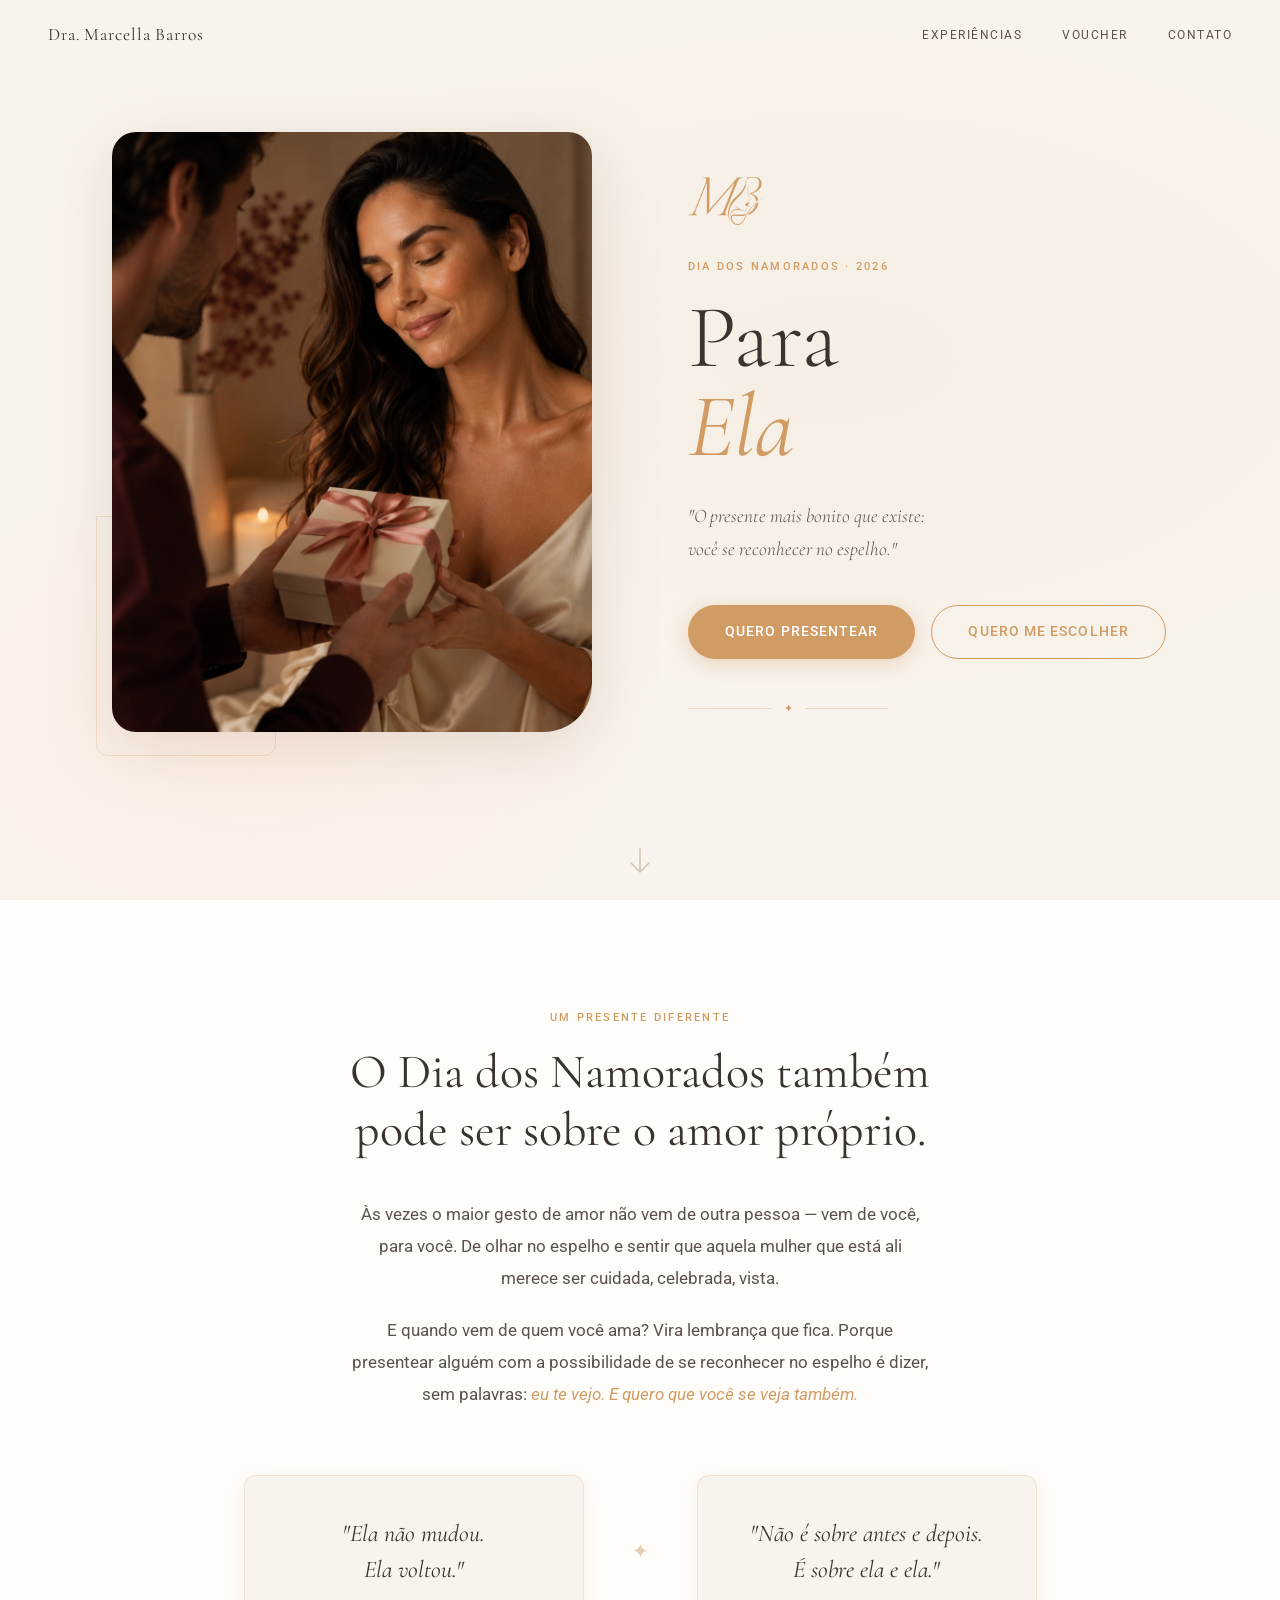
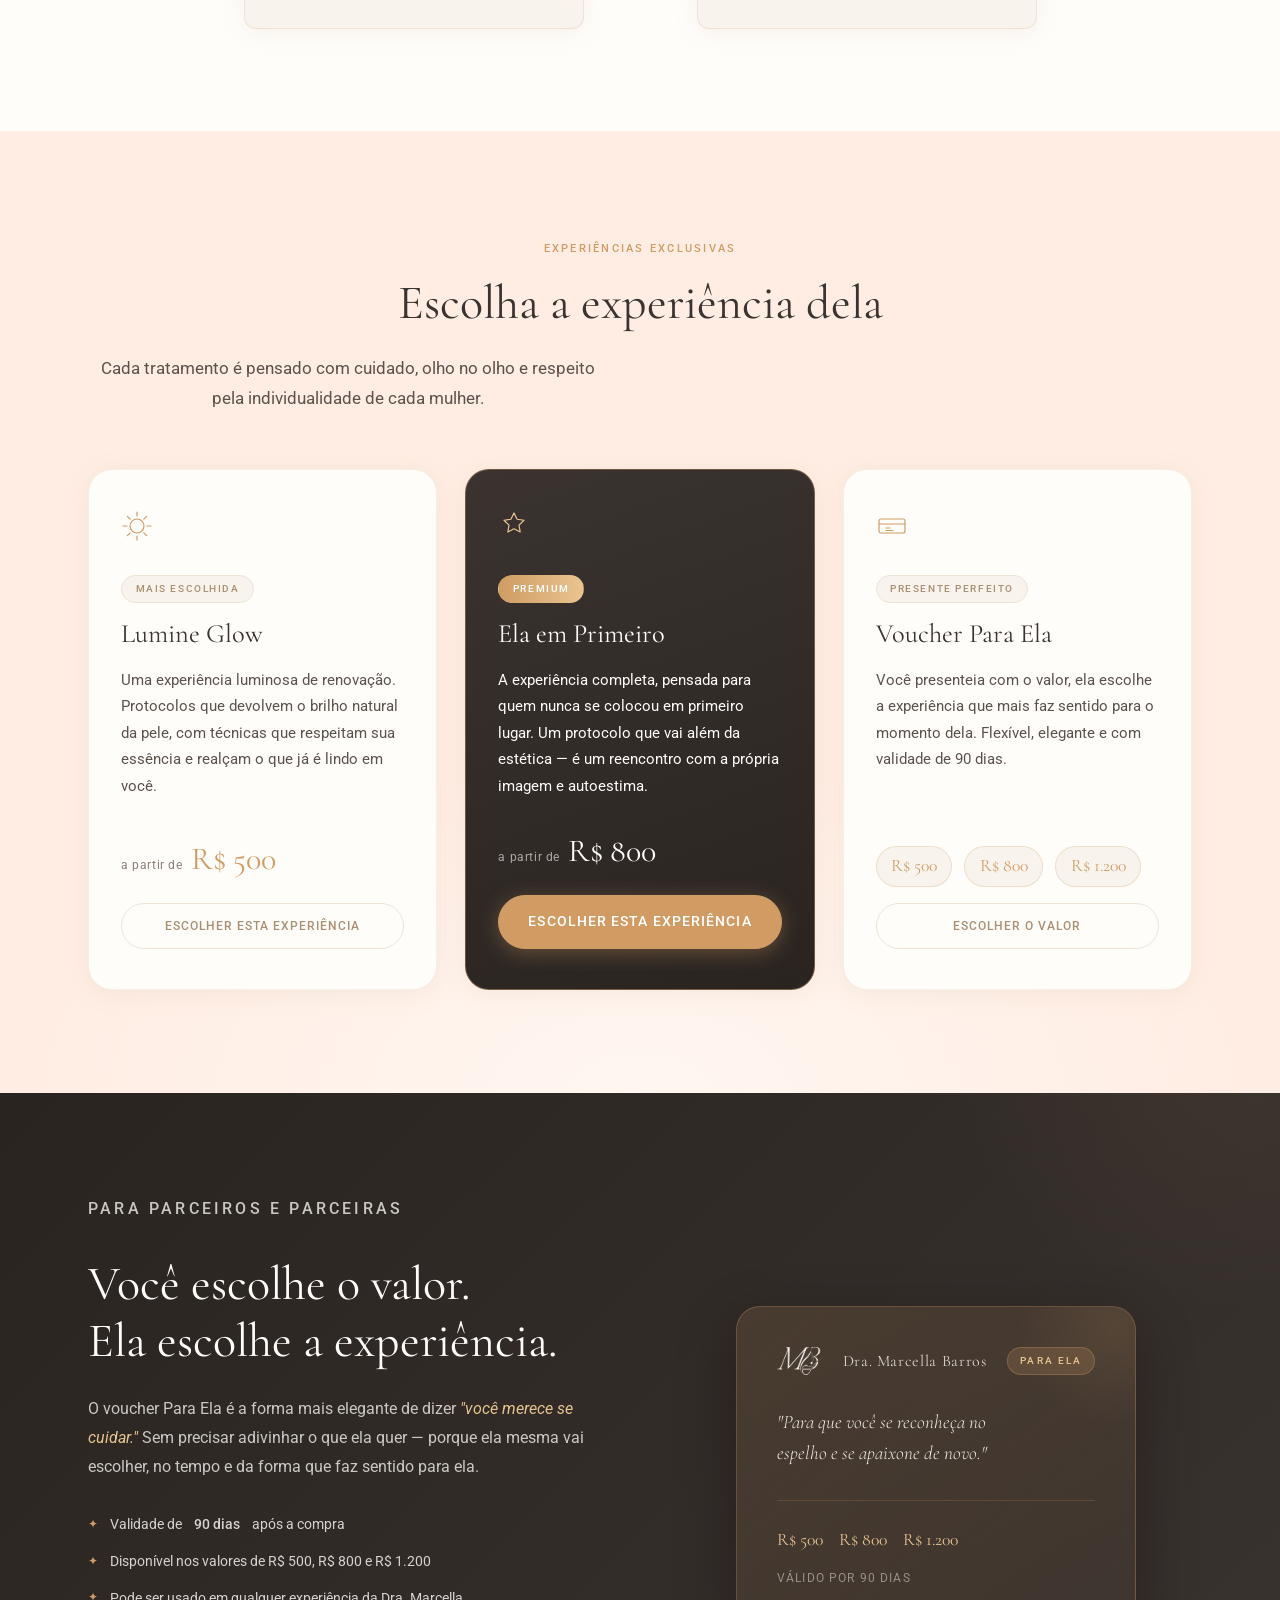
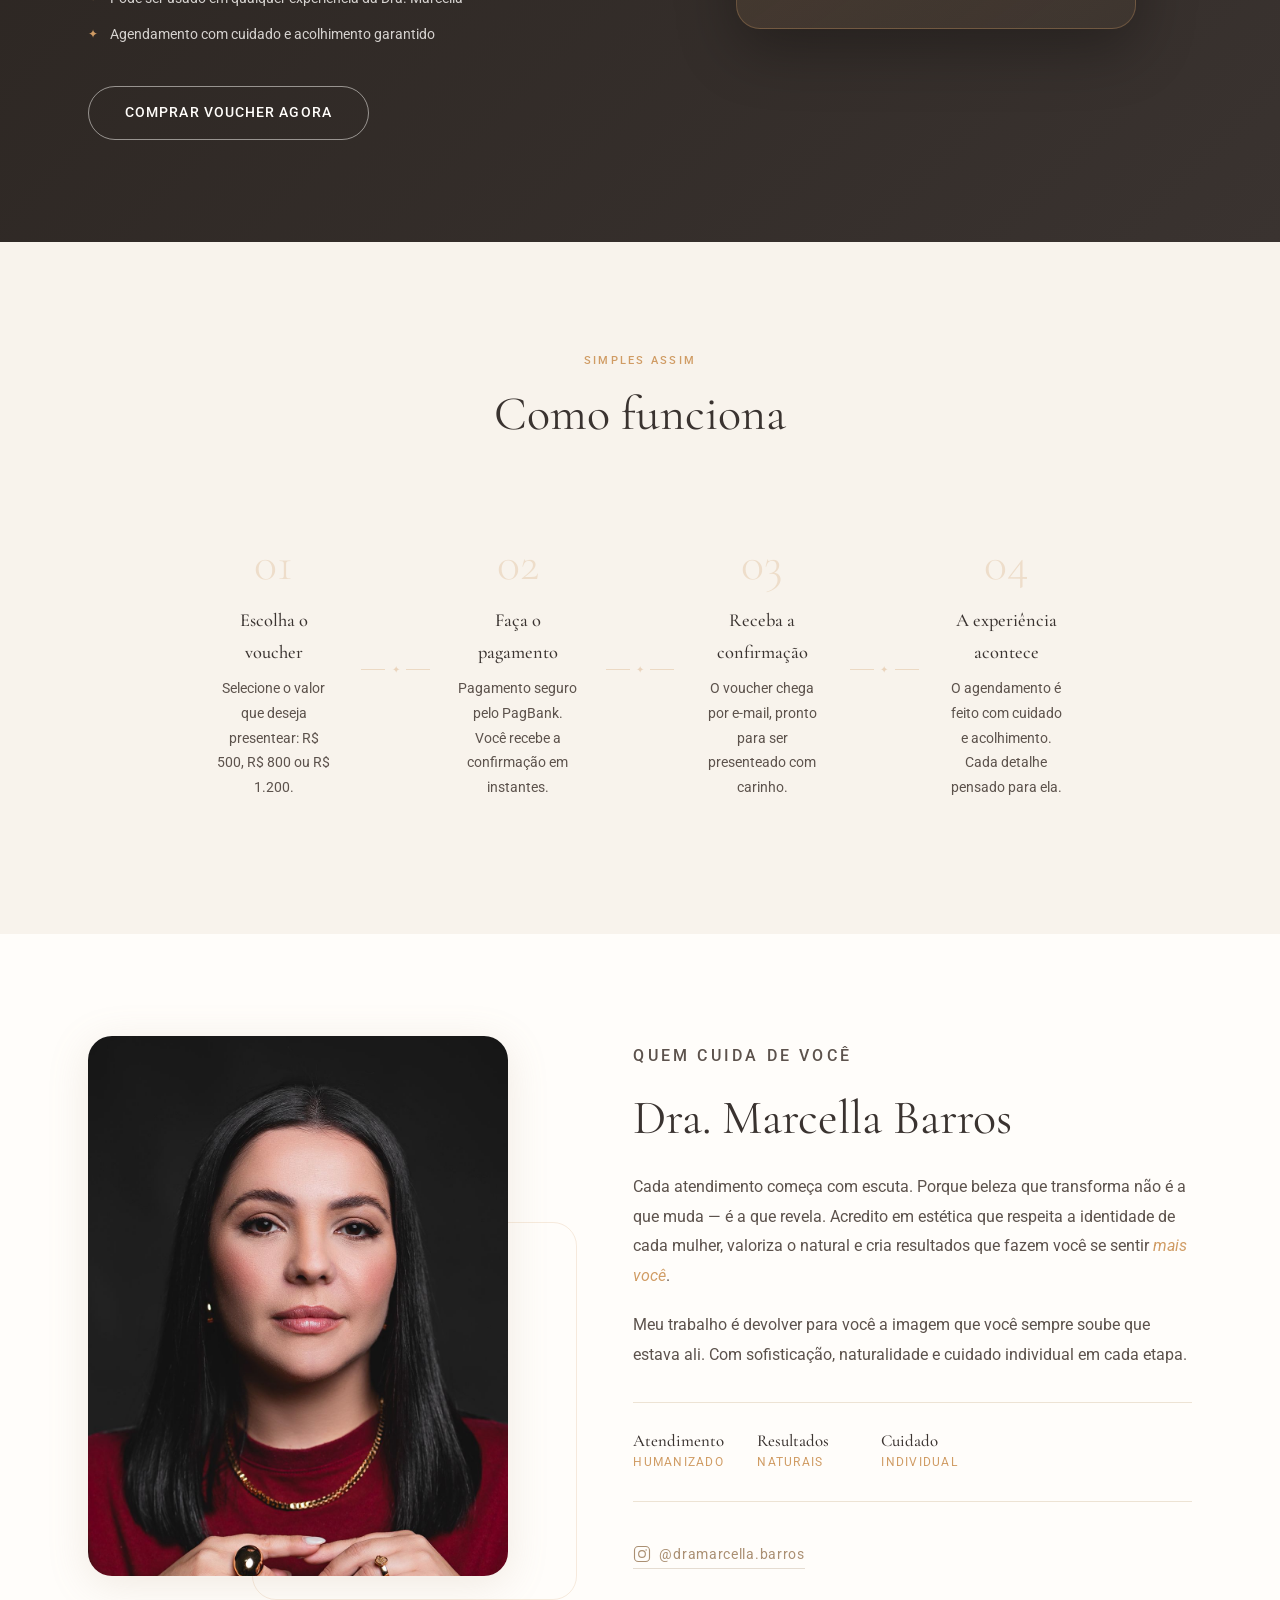
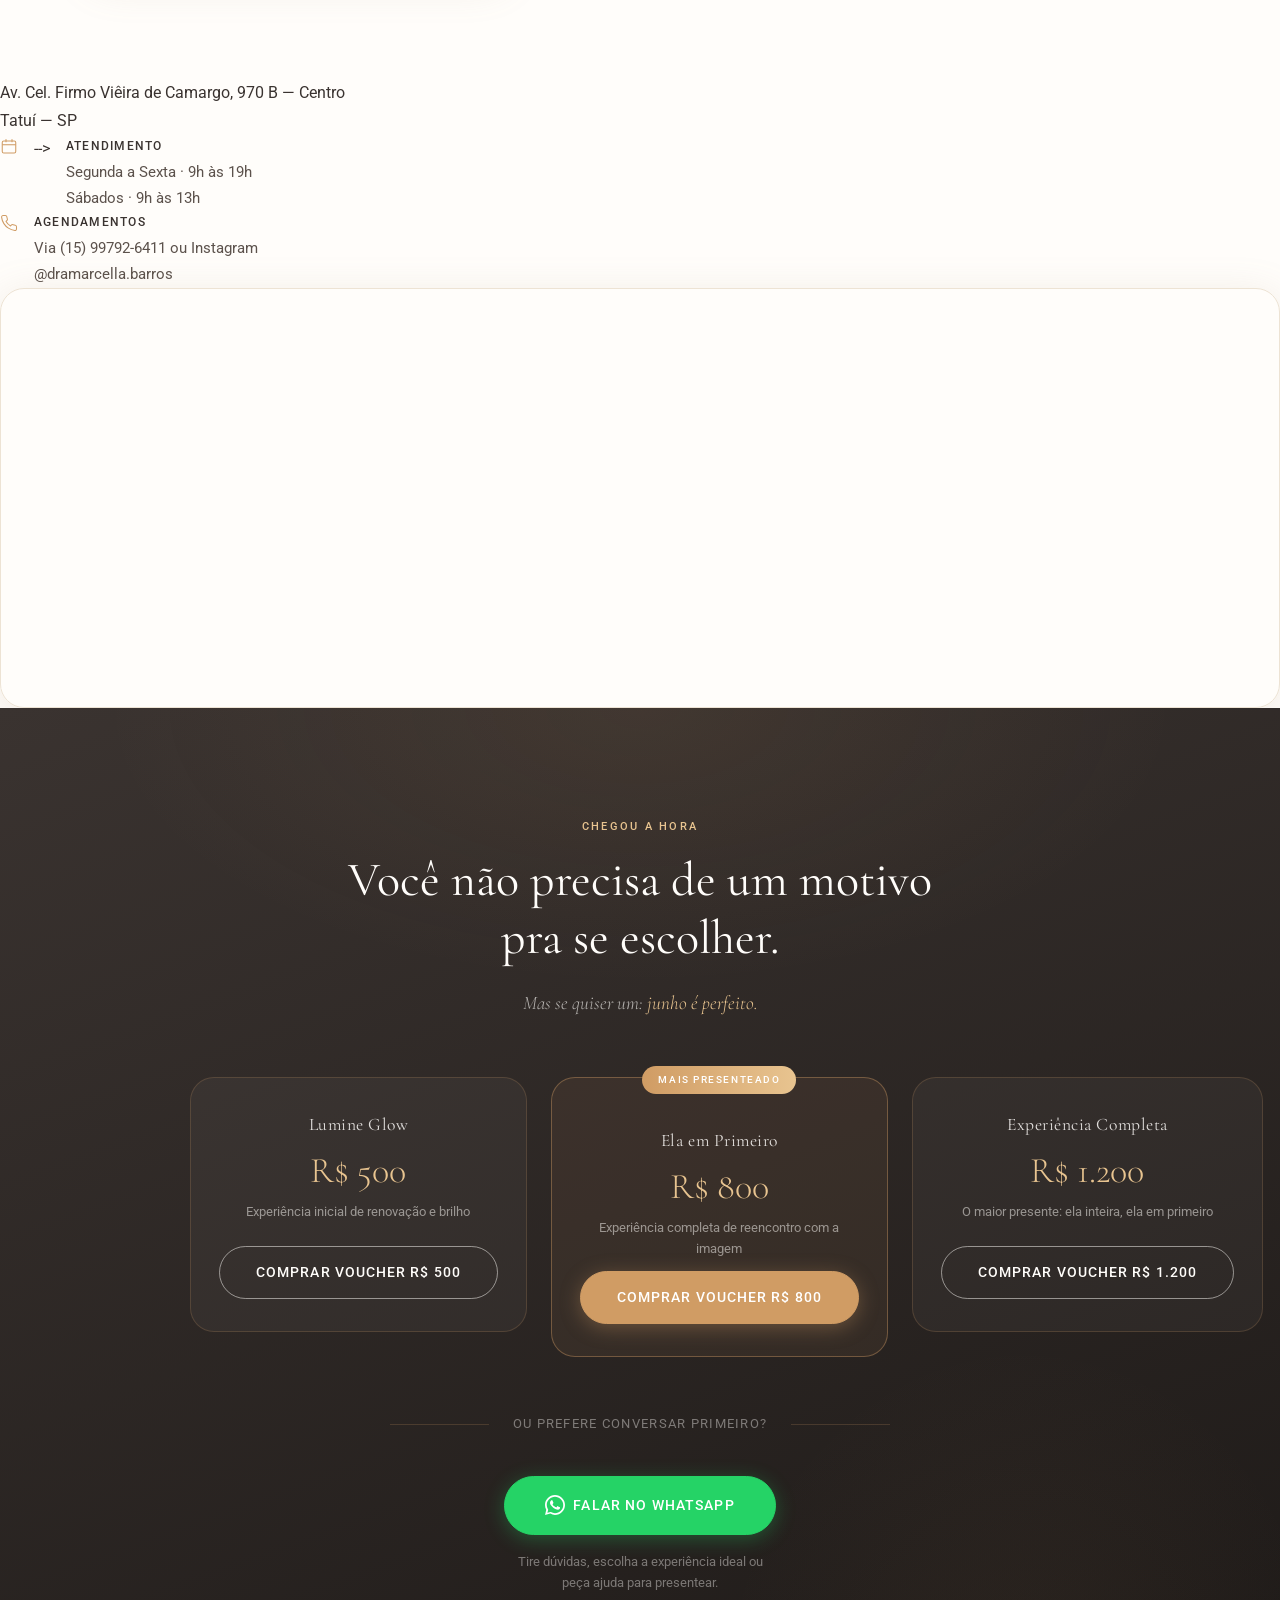
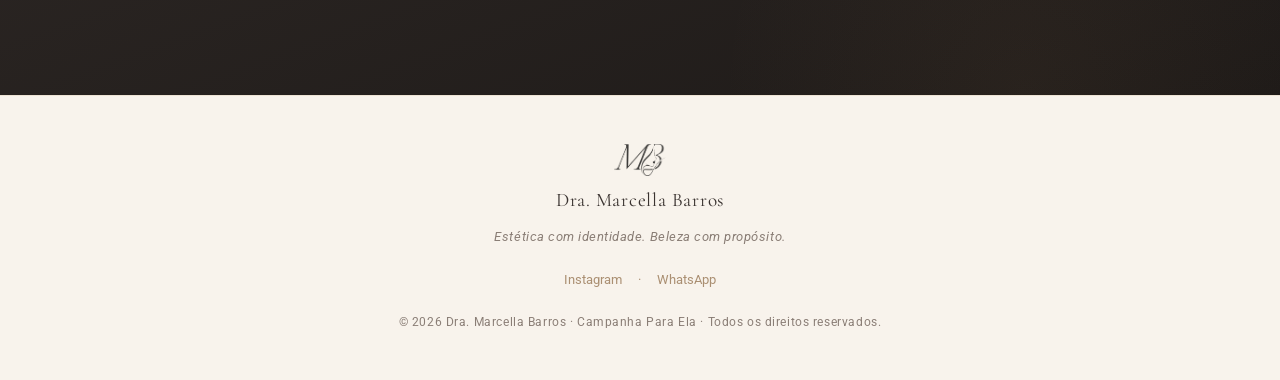
==== para-ela/index.html @ 578da7b8 "Add files via upload" ====
<!DOCTYPE html>
<html lang="pt-BR">
<head>
  <meta charset="UTF-8" />
  <meta name="viewport" content="width=device-width, initial-scale=1.0" />

  <!-- SEO & Social -->
  <meta name="description" content="Para Ela — Dia dos Namorados 2026. O presente mais bonito que existe: você se reconhecer no espelho. Experiências estéticas exclusivas com Dra. Marcella Barros." />
  <meta property="og:title" content="Para Ela — Dra. Marcella Barros" />
  <meta property="og:description" content="O presente mais bonito que existe: você se reconhecer no espelho." />
  <meta property="og:image" content="https://dramarcellabarros.github.io/para-ela/assets/og-image.png" />
  <meta property="og:type" content="website" />

  <title>Para Ela — Dra. Marcella Barros</title>

  <!-- Google Fonts: tipografia elegante -->
  <link rel="preconnect" href="https://fonts.googleapis.com" />
  <link rel="preconnect" href="https://fonts.gstatic.com" crossorigin />
  <link href="https://fonts.googleapis.com/css2?family=Cormorant+Garamond:ital,wght@0,300;0,400;0,500;1,300;1,400&family=Playfair+Display:ital,wght@0,400;0,500;1,400&family=Roboto:wght@300;400;500&display=swap" rel="stylesheet" />

  <link rel="stylesheet" href="style.css" />
</head>
<body>

  <!-- ============================================================
       NAVBAR FLUTUANTE
  ============================================================ -->
  <header class="navbar" id="navbar">
    <div class="navbar__inner">
      <!-- ✏️  Substitua por: <img src="assets/logo-dourado.png" alt="Dra. Marcella Barros" class="navbar__logo-img" /> -->
      <a href="#hero" class="navbar__logo" aria-label="Dra. Marcella Barros">
        <span class="navbar__logo-text">Dra. Marcella Barros</span>
      </a>
      <nav class="navbar__links">
        <a href="#experiencias">Experiências</a>
        <a href="#voucher">Voucher</a>
        <a href="#conversao">Contato</a>
      </nav>
    </div>
  </header>


  <!-- ============================================================
       SEÇÃO 1 — HERO
  ============================================================ -->
  <section class="hero" id="hero">

    <!-- Fundo decorativo / partículas douradas -->
    <div class="hero__bg-texture" aria-hidden="true"></div>

    <div class="hero__layout">

      <!-- Coluna da imagem -->
      <div class="hero__photo-col" data-reveal="left">

          <img
            src="assets/para-ela.png"
            alt="Dra. Marcella Barros"
            class="hero__photo"
          />

        <!-- Detalhe ornamental -->
        <div class="hero__photo-ornament" aria-hidden="true"></div>
      </div>

      <!-- Coluna do texto -->
      <div class="hero__text-col" data-reveal="right">

        <!-- Logo -->
        <div class="hero__logo-wrap">
            <img src="assets/logo-dourado.png" alt="Dra. Marcella Barros" class="hero__logo" />
        </div>

        <p class="hero__eyebrow">Dia dos Namorados · 2026</p>

        <h1 class="hero__title">
          Para<br><em>Ela</em>
        </h1>

        <p class="hero__tagline">
          "O presente mais bonito que existe:<br>
          você se reconhecer no espelho."
        </p>

        <div class="hero__ctas">
          <a href="#conversao" class="btn btn--primary">Quero presentear</a>
          <a href="#conversao" class="btn btn--outline">Quero me escolher</a>
        </div>

        <!-- Detalhe ornamental dourado -->
        <div class="hero__divider-ornament" aria-hidden="true">
          <span></span><i>✦</i><span></span>
        </div>

      </div>
    </div>

    <!-- Seta de scroll -->
    <a href="#emocional" class="hero__scroll-cue" aria-label="Continuar lendo">
      <svg width="20" height="28" viewBox="0 0 20 28" fill="none" xmlns="http://www.w3.org/2000/svg">
        <path d="M10 0v24M1 15l9 9 9-9" stroke="currentColor" stroke-width="1.4" stroke-linecap="round" stroke-linejoin="round"/>
      </svg>
    </a>
  </section>


  <!-- ============================================================
       SEÇÃO 2 — EMOCIONAL
  ============================================================ -->
  <section class="emocional" id="emocional">
    <div class="container">

      <div class="emocional__intro" data-reveal="up">
        <p class="label-tag">Um presente diferente</p>
        <h2 class="section-title">
          O Dia dos Namorados também<br>
          pode ser sobre o amor próprio.
        </h2>
      </div>

      <div class="emocional__body" data-reveal="up" data-delay="0.15">
        <p>
          Às vezes o maior gesto de amor não vem de outra pessoa — vem de você,
          para você. De olhar no espelho e sentir que aquela mulher que está ali
          merece ser cuidada, celebrada, vista.
        </p>
        <p>
          E quando vem de quem você ama? Vira lembrança que fica. Porque presentear
          alguém com a possibilidade de se reconhecer no espelho é dizer, sem palavras:
          <em>eu te vejo. E quero que você se veja também.</em>
        </p>
      </div>

      <!-- Frases de destaque -->
      <div class="emocional__quotes" data-reveal="up" data-delay="0.25">
        <blockquote class="quote-card">
          <p>"Ela não mudou.<br>Ela voltou."</p>
        </blockquote>
        <div class="quote-divider" aria-hidden="true">✦</div>
        <blockquote class="quote-card">
          <p>"Não é sobre antes e depois.<br>É sobre ela e ela."</p>
        </blockquote>
      </div>

    </div>
  </section>


  <!-- ============================================================
       SEÇÃO 3 — EXPERIÊNCIAS
  ============================================================ -->
  <section class="experiencias" id="experiencias">
    <div class="container">

      <div class="experiencias__header" data-reveal="up">
        <p class="label-tag">Experiências exclusivas</p>
        <h2 class="section-title">Escolha a experiência dela</h2>
        <p class="section-subtitle">
          Cada tratamento é pensado com cuidado, olho no olho e respeito
          pela individualidade de cada mulher.
        </p>
      </div>

      <div class="cards-grid">

        <!-- Card 1: Lumine Glow -->
        <article class="card" data-reveal="up" data-delay="0">
          <div class="card__icon" aria-hidden="true">
            <svg width="32" height="32" viewBox="0 0 32 32" fill="none" xmlns="http://www.w3.org/2000/svg">
              <circle cx="16" cy="16" r="7" stroke="currentColor" stroke-width="1.2"/>
              <path d="M16 2v4M16 26v4M2 16h4M26 16h4M6.34 6.34l2.83 2.83M22.83 22.83l2.83 2.83M22.83 9.17l2.83-2.83M6.34 25.66l2.83-2.83" stroke="currentColor" stroke-width="1.2" stroke-linecap="round"/>
            </svg>
          </div>
          <div class="card__badge">Mais escolhida</div>
          <h3 class="card__title">Lumine Glow</h3>
          <p class="card__desc">
            Uma experiência luminosa de renovação. Protocolos que devolvem o
            brilho natural da pele, com técnicas que respeitam sua essência
            e realçam o que já é lindo em você.
          </p>
          <p class="card__price">
            <span class="card__price-from">a partir de</span>
            <strong>R$ 500</strong>
          </p>
          <a href="#conversao" class="btn btn--card">Escolher esta experiência</a>
        </article>

        <!-- Card 2: Ela em Primeiro -->
        <article class="card card--featured" data-reveal="up" data-delay="0.1">
          <div class="card__icon" aria-hidden="true">
            <svg width="32" height="32" viewBox="0 0 32 32" fill="none" xmlns="http://www.w3.org/2000/svg">
              <path d="M16 3l3.09 6.26L26 10.27l-5 4.87 1.18 6.88L16 18.77l-6.18 3.25L11 15.14 6 10.27l6.91-1.01L16 3z" stroke="currentColor" stroke-width="1.2" stroke-linejoin="round"/>
            </svg>
          </div>
          <div class="card__badge card__badge--gold">Premium</div>
          <h3 class="card__title">Ela em Primeiro</h3>
          <p class="card__desc">
            A experiência completa, pensada para quem nunca se colocou em
            primeiro lugar. Um protocolo que vai além da estética — é um
            reencontro com a própria imagem e autoestima.
          </p>
          <p class="card__price">
            <span class="card__price-from">a partir de</span>
            <strong>R$ 800</strong>
          </p>
          <a href="#conversao" class="btn btn--primary">Escolher esta experiência</a>
        </article>

        <!-- Card 3: Voucher Para Ela -->
        <article class="card" data-reveal="up" data-delay="0.2">
          <div class="card__icon" aria-hidden="true">
            <svg width="32" height="32" viewBox="0 0 32 32" fill="none" xmlns="http://www.w3.org/2000/svg">
              <rect x="3" y="9" width="26" height="14" rx="2" stroke="currentColor" stroke-width="1.2"/>
              <path d="M3 14h26" stroke="currentColor" stroke-width="1.2"/>
              <path d="M10 18h4M10 20.5h7" stroke="currentColor" stroke-width="1.2" stroke-linecap="round"/>
            </svg>
          </div>
          <div class="card__badge">Presente perfeito</div>
          <h3 class="card__title">Voucher Para Ela</h3>
          <p class="card__desc">
            Você presenteia com o valor, ela escolhe a experiência que mais
            faz sentido para o momento dela. Flexível, elegante e com
            validade de 90 dias.
          </p>
          <div class="card__price-options">
            <span>R$ 500</span>
            <span>R$ 800</span>
            <span>R$ 1.200</span>
          </div>
          <a href="#conversao" class="btn btn--card">Escolher o valor</a>
        </article>

      </div>
    </div>
  </section>


  <!-- ============================================================
       SEÇÃO 4 — VOUCHER PRESENTEÁVEL
  ============================================================ -->
  <section class="voucher" id="voucher">
    <div class="container">
      <div class="voucher__inner">

        <div class="voucher__text" data-reveal="left">
          <p class="label-tag label-tag--light">Para parceiros e parceiras</p>
          <h2 class="section-title section-title--light">
            Você escolhe o valor.<br>
            Ela escolhe a experiência.
          </h2>
          <p>
            O voucher Para Ela é a forma mais elegante de dizer
            <em>"você merece se cuidar."</em> Sem precisar adivinhar
            o que ela quer — porque ela mesma vai escolher, no tempo
            e da forma que faz sentido para ela.
          </p>
          <ul class="voucher__lista">
            <li>
              <span class="voucher__check">✦</span>
              Validade de <strong>90 dias</strong> após a compra
            </li>
            <li>
              <span class="voucher__check">✦</span>
              Disponível nos valores de R$ 500, R$ 800 e R$ 1.200
            </li>
            <li>
              <span class="voucher__check">✦</span>
              Pode ser usado em qualquer experiência da Dra. Marcella
            </li>
            <li>
              <span class="voucher__check">✦</span>
              Agendamento com cuidado e acolhimento garantido
            </li>
          </ul>
          <a href="#conversao" class="btn btn--light">Comprar voucher agora</a>
        </div>

        <div class="voucher__card-visual" data-reveal="right">
          <div class="voucher__card">
            <div class="voucher__card-header">
              <img src="assets/logo-branco.png" alt="Dra. Marcella Barros"
                style="height: 28px; width: auto;" />
              <span class="voucher__card-logo">Dra. Marcella Barros</span>
              <span class="voucher__card-tag">Para Ela</span>
            </div>
            <div class="voucher__card-body">
              <p class="voucher__card-quote">
                "Para que você se reconheça no<br>
                espelho e se apaixone de novo."
              </p>
            </div>
            <div class="voucher__card-footer">
              <div class="voucher__card-values">
                <span>R$ 500</span>
                <span>R$ 800</span>
                <span>R$ 1.200</span>
              </div>
              <p class="voucher__card-validity">Válido por 90 dias</p>
            </div>
          </div>
        </div>

      </div>
    </div>
  </section>


  <!-- ============================================================
       SEÇÃO 5 — COMO FUNCIONA
  ============================================================ -->
  <section class="como-funciona" id="como-funciona">
    <div class="container">

      <div class="como-funciona__header" data-reveal="up">
        <p class="label-tag">Simples assim</p>
        <h2 class="section-title">Como funciona</h2>
      </div>

      <div class="steps">

        <div class="step" data-reveal="up" data-delay="0">
          <div class="step__number">01</div>
          <h3 class="step__title">Escolha o voucher</h3>
          <p class="step__desc">
            Selecione o valor que deseja presentear:
            R$ 500, R$ 800 ou R$ 1.200.
          </p>
        </div>

        <div class="step__connector" aria-hidden="true">
          <span></span>
          <i>✦</i>
          <span></span>
        </div>

        <div class="step" data-reveal="up" data-delay="0.1">
          <div class="step__number">02</div>
          <h3 class="step__title">Faça o pagamento</h3>
          <p class="step__desc">
            Pagamento seguro pelo PagBank. Você recebe
            a confirmação em instantes.
          </p>
        </div>

        <div class="step__connector" aria-hidden="true">
          <span></span>
          <i>✦</i>
          <span></span>
        </div>

        <div class="step" data-reveal="up" data-delay="0.2">
          <div class="step__number">03</div>
          <h3 class="step__title">Receba a confirmação</h3>
          <p class="step__desc">
            O voucher chega por e-mail, pronto para ser presenteado
            com carinho.
          </p>
        </div>

        <div class="step__connector" aria-hidden="true">
          <span></span>
          <i>✦</i>
          <span></span>
        </div>

        <div class="step" data-reveal="up" data-delay="0.3">
          <div class="step__number">04</div>
          <h3 class="step__title">A experiência acontece</h3>
          <p class="step__desc">
            O agendamento é feito com cuidado e acolhimento.
            Cada detalhe pensado para ela.
          </p>
        </div>

      </div>
    </div>
  </section>


  <!-- ============================================================
       SEÇÃO 6 — CONFIANÇA / DRA. MARCELLA
  ============================================================ -->
  <section class="confianca" id="confianca">
    <div class="container">
      <div class="confianca__inner">

      <div class="confianca__photo-wrap" data-reveal="left">

  <img
    src="assets/foto-marcella.jpeg"
    alt="Dra. Marcella Barros"
    class="confianca__photo"
  />

  <div class="confianca__photo-frame" aria-hidden="true"></div>

</div>

        <div class="confianca__text" data-reveal="right">
          <p class="label-tag">Quem cuida de você</p>
          <h2 class="section-title">Dra. Marcella Barros</h2>
          <p>
            Cada atendimento começa com escuta. Porque beleza que transforma
            não é a que muda — é a que revela. Acredito em estética que respeita
            a identidade de cada mulher, valoriza o natural e cria resultados
            que fazem você se sentir <em>mais você</em>.
          </p>
          <p>
            Meu trabalho é devolver para você a imagem que você sempre soube
            que estava ali. Com sofisticação, naturalidade e cuidado individual
            em cada etapa.
          </p>

          <div class="confianca__selos">
            <div class="confianca__selo">
              <strong>Atendimento</strong>
              <span>Humanizado</span>
            </div>
            <div class="confianca__selo">
              <strong>Resultados</strong>
              <span>Naturais</span>
            </div>
            <div class="confianca__selo">
              <strong>Cuidado</strong>
              <span>Individual</span>
            </div>
          </div>

          <a
            href="https://instagram.com/dramarcella.barros"
            target="_blank"
            rel="noopener noreferrer"
            class="confianca__instagram"
            aria-label="Instagram Dra. Marcella Barros"
          >
            <svg width="18" height="18" viewBox="0 0 24 24" fill="none" xmlns="http://www.w3.org/2000/svg">
              <rect x="2" y="2" width="20" height="20" rx="5" stroke="currentColor" stroke-width="1.5"/>
              <circle cx="12" cy="12" r="4.5" stroke="currentColor" stroke-width="1.5"/>
              <circle cx="17.5" cy="6.5" r="1" fill="currentColor"/>
            </svg>
            @dramarcella.barros
          </a>
        </div>

      </div>
    </div>
  </section>

<!-- ============================================================
     SEÇÃO — LOCALIZAÇÃO
============================================================ 
<section class="localizacao" id="localizacao">
  <div class="container">

    <div class="localizacao__inner">

      <div class="localizacao__text" data-reveal="left">
        <p class="label-tag">Onde nos encontrar</p>
        <h2 class="section-title">A clínica</h2>

        <div class="localizacao__info">
          <div class="localizacao__item">
            <svg width="18" height="18" viewBox="0 0 24 24" fill="none" xmlns="http://www.w3.org/2000/svg">
              <path d="M12 2C8.13 2 5 5.13 5 9c0 5.25 7 13 7 13s7-7.75 7-13c0-3.87-3.13-7-7-7z" stroke="currentColor" stroke-width="1.4"/>
              <circle cx="12" cy="9" r="2.5" stroke="currentColor" stroke-width="1.4"/>
            </svg>
            <div>
              <strong>Endereço</strong>
              <!-- ✏️ Substitua pelo endereço real -->
              <span>Av. Cel. Firmo Viêira de Camargo, 970 B — Centro<br>Tatuí — SP</span>
            </div>
          </div>

          <div class="localizacao__item">
            <svg width="18" height="18" viewBox="0 0 24 24" fill="none" xmlns="http://www.w3.org/2000/svg">
              <rect x="3" y="4" width="18" height="16" rx="2" stroke="currentColor" stroke-width="1.4"/>
              <path d="M3 9h18" stroke="currentColor" stroke-width="1.4"/>
              <path d="M8 2v3M16 2v3" stroke="currentColor" stroke-width="1.4" stroke-linecap="round"/>
            </svg> -->
            <div> 
              <strong>Atendimento</strong>
              <!-- ✏️ Substitua pelos dias e horários reais -->
              <span>Segunda a Sexta · 9h às 19h<br>Sábados · 9h às 13h</span>
            </div>
          </div>

          <div class="localizacao__item">
            <svg width="18" height="18" viewBox="0 0 24 24" fill="none" xmlns="http://www.w3.org/2000/svg">
              <path d="M22 16.92v3a2 2 0 01-2.18 2 19.79 19.79 0 01-8.63-3.07 19.5 19.5 0 01-6-6 19.79 19.79 0 01-3.07-8.67A2 2 0 014.11 2h3a2 2 0 012 1.72c.127.96.361 1.903.7 2.81a2 2 0 01-.45 2.11L8.09 9.91a16 16 0 006 6l1.27-1.27a2 2 0 012.11-.45c.907.339 1.85.573 2.81.7A2 2 0 0122 16.92z" stroke="currentColor" stroke-width="1.4"/>
            </svg>
            <div>
              <strong>Agendamentos</strong>
              <!-- ✏️ Substitua pelo número real -->
              <span>Via (15) 99792-6411 ou Instagram<br>@dramarcella.barros</span>
            </div>
          </div>
        </div>
      </div>

      <!-- Mapa Google Maps -->
<div class="localizacao__mapa" data-reveal="right">
<iframe src="https://www.google.com/maps/embed?pb=!1m18!1m12!1m3!1d357.78055017348555!2d-47.83548761211124!3d-23.350042861427482!2m3!1f0!2f0!3f0!3m2!1i1024!2i768!4f13.1!3m3!1m2!1s0x94c5d9aa60e5a919%3A0xd99429484016674d!2sDra.%20Marcella%20Barros%20-%20Toxina%20Botul%C3%ADnica%20%7C%20Preenchimento%20%7C%20Harmoniza%C3%A7%C3%A3o%20%7C%20Enzimas%20%7C%20Bioestimuladores!5e1!3m2!1spt-BR!2sbr!4v1779997029442!5m2!1spt-BR!2sbr" width="100%" height="100%" style="border:0;" allowfullscreen="" loading="lazy" referrerpolicy="no-referrer-when-downgrade" title="Localização da clínica Dra. Marcella Barros"></iframe></div>
    </div>
  </div>
</section>  

  <!-- ============================================================
       SEÇÃO 7 — CONVERSÃO FINAL
  ============================================================ -->
  <section class="conversao" id="conversao">
    <div class="conversao__bg-texture" aria-hidden="true"></div>
    <div class="container">

      <div class="conversao__header" data-reveal="up">
        <p class="label-tag label-tag--light">Chegou a hora</p>
        <h2 class="section-title section-title--light">
          Você não precisa de um motivo<br>
          pra se escolher.
        </h2>
        <p class="conversao__sub">
          Mas se quiser um: <em>junho é perfeito.</em>
        </p>
      </div>

      <!-- Tabela de vouchers -->
      <div class="conversao__opcoes" data-reveal="up" data-delay="0.1">

        <!-- Voucher R$ 500 -->
        <div class="voucher-opcao">
          <p class="voucher-opcao__label">Lumine Glow</p>
          <p class="voucher-opcao__valor">R$ 500</p>
          <p class="voucher-opcao__desc">Experiência inicial de renovação e brilho</p>
          <!--
            ✏️  INSTRUÇÃO: Substitua o href abaixo pelo link real do PagBank para R$ 500
            Exemplo: href="https://pag.ae/XXXXXXXXXXXXXXXX"
          -->
          <a
            href=https://pag.ae/81QB8Kh11
            target="_blank"
            rel="noopener noreferrer"
            class="btn btn--light"
            data-valor="500"
          >
            Comprar Voucher R$ 500
          </a>
        </div>

        <!-- Voucher R$ 800 -->
        <div class="voucher-opcao voucher-opcao--featured">
          <div class="voucher-opcao__destaque">Mais presenteado</div>
          <p class="voucher-opcao__label">Ela em Primeiro</p>
          <p class="voucher-opcao__valor">R$ 800</p>
          <p class="voucher-opcao__desc">Experiência completa de reencontro com a imagem</p>
          <!--
            ✏️  INSTRUÇÃO: Substitua o href abaixo pelo link real do PagBank para R$ 800
            Exemplo: href="https://pag.ae/XXXXXXXXXXXXXXXX"
          -->
          <a
            href=https://pag.ae/81QB9SKX1
            target="_blank"
            rel="noopener noreferrer"
            class="btn btn--primary"
            data-valor="800"
          >
            Comprar Voucher R$ 800
          </a>
        </div>

        <!-- Voucher R$ 1.200 -->
        <div class="voucher-opcao">
          <p class="voucher-opcao__label">Experiência Completa</p>
          <p class="voucher-opcao__valor">R$ 1.200</p>
          <p class="voucher-opcao__desc">O maior presente: ela inteira, ela em primeiro</p>
          <!--
            ✏️  INSTRUÇÃO: Substitua o href abaixo pelo link real do PagBank para R$ 1.200
            Exemplo: href="https://pag.ae/XXXXXXXXXXXXXXXX"
          -->
          <a
            href=https://pag.ae/81QBacCCN
            target="_blank"
            rel="noopener noreferrer"
            class="btn btn--light"
            data-valor="1200"
          >
            Comprar Voucher R$ 1.200
          </a>
        </div>

      </div>

      <!-- Separador -->
      <div class="conversao__ou" data-reveal="up" data-delay="0.2">
        <span></span>
        <p>ou prefere conversar primeiro?</p>
        <span></span>
      </div>

      <!-- WhatsApp -->
      <div class="conversao__whatsapp" data-reveal="up" data-delay="0.25">
        <!--
          ✏️  INSTRUÇÃO: Substitua o número de telefone abaixo pelo WhatsApp real.
          Formato: 55 + DDD + número (sem espaços ou símbolos)
          Exemplo para (11) 99999-9999: href="https://wa.me/5511999999999?text=..."
        -->
        <a
          href="https://wa.me/5515997926411?text=Olá%2C%20Dra.%20Marcella!%20Tenho%20interesse%20na%20campanha%20Para%20Ela."
          target="_blank"
          rel="noopener noreferrer"
          class="btn btn--whatsapp"
        >
          <svg width="20" height="20" viewBox="0 0 24 24" fill="currentColor" xmlns="http://www.w3.org/2000/svg">
            <path d="M17.472 14.382c-.297-.149-1.758-.867-2.03-.967-.273-.099-.471-.148-.67.15-.197.297-.767.966-.94 1.164-.173.199-.347.223-.644.075-.297-.15-1.255-.463-2.39-1.475-.883-.788-1.48-1.761-1.653-2.059-.173-.297-.018-.458.13-.606.134-.133.298-.347.446-.52.149-.174.198-.298.298-.497.099-.198.05-.371-.025-.52-.075-.149-.669-1.612-.916-2.207-.242-.579-.487-.5-.669-.51-.173-.008-.371-.01-.57-.01-.198 0-.52.074-.792.372-.272.297-1.04 1.016-1.04 2.479 0 1.462 1.065 2.875 1.213 3.074.149.198 2.096 3.2 5.077 4.487.709.306 1.262.489 1.694.625.712.227 1.36.195 1.871.118.571-.085 1.758-.719 2.006-1.413.248-.694.248-1.289.173-1.413-.074-.124-.272-.198-.57-.347z"/>
            <path d="M12 0C5.373 0 0 5.373 0 12c0 2.099.548 4.07 1.504 5.783L.057 23.998l6.305-1.654A11.946 11.946 0 0012 24c6.627 0 12-5.373 12-12S18.627 0 12 0zm0 21.894a9.881 9.881 0 01-5.031-1.373l-.361-.214-3.741.981.997-3.648-.235-.374A9.861 9.861 0 012.106 12C2.106 6.531 6.531 2.106 12 2.106c5.469 0 9.894 4.425 9.894 9.894 0 5.468-4.425 9.894-9.894 9.894z"/>
          </svg>
          Falar no WhatsApp
        </a>
        <p class="conversao__whatsapp-hint">
          Tire dúvidas, escolha a experiência ideal ou peça ajuda para presentear.
        </p>
      </div>

    </div>
  </section>


  <!-- ============================================================
       RODAPÉ
  ============================================================ -->
  <footer class="footer">
    <div class="container footer__inner">
      <div class="footer__brand">
          <img src="assets/logo-preto.png" alt="Dra. Marcella Barros" class="footer__logo" />

        <span class="footer__logo-text">Dra. Marcella Barros</span>
        <p>Estética com identidade. Beleza com propósito.</p>
      </div>
      <div class="footer__links">
        <a href="https://instagram.com/dramarcella.barros" target="_blank" rel="noopener noreferrer">
          Instagram
        </a>
        <span aria-hidden="true">·</span>
        <!--
          ✏️  INSTRUÇÃO: Substitua pelo link real do WhatsApp
        -->
        <a href="https://wa.me/5515997926411" target="_blank" rel="noopener noreferrer">
          WhatsApp
        </a>
      </div>
      <p class="footer__copy">
        &copy; 2026 Dra. Marcella Barros · Campanha Para Ela · Todos os direitos reservados.
      </p>
    </div>
  </footer>


  <script src="script.js"></script>
</body>
</html>
---- para-ela/style.css ----
/* ============================================================
   PARA ELA — DRA. MARCELLA BARROS
   Identidade visual: Soft Luxury
   ============================================================ */

/* ============================================================
   1. DESIGN TOKENS (variáveis de identidade visual)
   ============================================================ */
:root {
  /* Paleta de cores */
  --rosa-sereno:     #FFEDE3;
  --areia-suave:     #F8F3EC;
  --branco-perola:   #FFFDFA;
  --creme-avela:     #EDE3D4;
  --dourado-ambar:   #D09C64;
  --dourado-escuro:  #B8844A;
  --dourado-claro:   #E8C490;
  --cafe-latte:      #AA8F72;
  --cinza-cacau:     #877E75;
  --texto-escuro:    #3A3330;
  --texto-medio:     #5C524C;
  --texto-suave:     #8A7E76;

  /* Tipografia */
  --font-titulo:     'Cormorant Garamond', 'Playfair Display', Georgia, serif;
  --font-acento:     'Playfair Display', 'Cormorant Garamond', Georgia, serif;
  --font-corpo:      'Roboto', 'Helvetica Neue', Arial, sans-serif;

  /* Espaçamentos */
  --secao-padding:   clamp(4rem, 8vw, 8rem);
  --container-max:   1200px;
  --container-pad:   clamp(1.5rem, 5vw, 3rem);

  /* Bordas */
  --radius-sm:   6px;
  --radius-md:   12px;
  --radius-lg:   24px;
  --radius-full: 9999px;

  /* Sombras */
  --sombra-suave:   0 4px 24px rgba(170, 143, 114, 0.1);
  --sombra-media:   0 8px 40px rgba(170, 143, 114, 0.18);
  --sombra-forte:   0 16px 64px rgba(170, 143, 114, 0.25);

  /* Transições */
  --trans-rapida:  0.2s ease;
  --trans-media:   0.4s ease;
  --trans-lenta:   0.6s cubic-bezier(0.16, 1, 0.3, 1);
}


/* ============================================================
   2. RESET & BASE
   ============================================================ */
*, *::before, *::after {
  box-sizing: border-box;
  margin: 0;
  padding: 0;
}

html {
  scroll-behavior: smooth;
  -webkit-text-size-adjust: 100%;
}

body {
  font-family: var(--font-corpo);
  font-size: 16px;
  line-height: 1.75;
  color: var(--texto-escuro);
  background-color: var(--branco-perola);
  overflow-x: hidden;
  -webkit-font-smoothing: antialiased;
  -moz-osx-font-smoothing: grayscale;
}

img {
  max-width: 100%;
  height: auto;
  display: block;
}

a {
  color: inherit;
  text-decoration: none;
  transition: opacity var(--trans-rapida);
}

ul {
  list-style: none;
}

em {
  font-style: italic;
  color: var(--dourado-ambar);
}

strong {
  font-weight: 500;
}

/* ============================================================
   3. UTILITÁRIOS
   ============================================================ */
.container {
  max-width: var(--container-max);
  margin: 0 auto;
  padding: 0 var(--container-pad);
}

.label-tag {
  display: inline-block;
  font-family: var(--font-corpo);
  font-size: 0.7rem;
  font-weight: 500;
  letter-spacing: 0.2em;
  text-transform: uppercase;
  color: var(--dourado-ambar);
  margin-bottom: 1rem;
}

.label-tag--light {
  color: var(--dourado-claro);
}

.section-title {
  font-family: var(--font-titulo);
  font-size: clamp(2rem, 4vw, 3rem);
  font-weight: 400;
  line-height: 1.2;
  color: var(--texto-escuro);
  margin-bottom: 1.25rem;
}

.section-title em {
  font-style: italic;
  color: var(--dourado-ambar);
}

.section-title--light {
  color: var(--branco-perola);
}

.section-subtitle {
  font-size: 1.05rem;
  color: var(--texto-medio);
  max-width: 52ch;
  line-height: 1.8;
}


/* ============================================================
   4. ANIMAÇÕES DE ENTRADA (Intersection Observer)
   ============================================================ */
[data-reveal] {
  opacity: 0;
  transform: translateY(28px);
  transition: opacity 0.8s cubic-bezier(0.16, 1, 0.3, 1),
              transform 0.8s cubic-bezier(0.16, 1, 0.3, 1);
}

[data-reveal="left"] {
  transform: translateX(-32px);
}

[data-reveal="right"] {
  transform: translateX(32px);
}

[data-reveal].is-visible {
  opacity: 1;
  transform: translate(0);
}


/* ============================================================
   5. BOTÕES
   ============================================================ */
.btn {
  display: inline-flex;
  align-items: center;
  justify-content: center;
  gap: 0.5rem;
  padding: 0.875rem 2.25rem;
  border-radius: var(--radius-full);
  font-family: var(--font-corpo);
  font-size: 0.85rem;
  font-weight: 500;
  letter-spacing: 0.08em;
  text-transform: uppercase;
  cursor: pointer;
  transition: all var(--trans-media);
  border: 1.5px solid transparent;
  white-space: nowrap;
}

.btn--primary {
  background-color: var(--dourado-ambar);
  color: #fff;
  border-color: var(--dourado-ambar);
  box-shadow: 0 4px 20px rgba(208, 156, 100, 0.35);
}

.btn--primary:hover {
  background-color: var(--dourado-escuro);
  border-color: var(--dourado-escuro);
  transform: translateY(-2px);
  box-shadow: 0 8px 28px rgba(208, 156, 100, 0.45);
}

.btn--outline {
  background-color: transparent;
  color: var(--dourado-ambar);
  border-color: var(--dourado-ambar);
}

.btn--outline:hover {
  background-color: var(--dourado-ambar);
  color: #fff;
  transform: translateY(-2px);
}

.btn--card {
  background-color: transparent;
  color: var(--cafe-latte);
  border-color: var(--creme-avela);
  font-size: 0.78rem;
  padding: 0.7rem 1.75rem;
  width: 100%;
  margin-top: auto;
}

.btn--card:hover {
  background-color: var(--creme-avela);
  color: var(--texto-escuro);
  transform: translateY(-1px);
}

.btn--light {
  background-color: transparent;
  color: var(--branco-perola);
  border-color: rgba(255, 253, 250, 0.5);
}

.btn--light:hover {
  background-color: rgba(255, 253, 250, 0.1);
  border-color: var(--branco-perola);
  transform: translateY(-2px);
}

.btn--whatsapp {
  background-color: #25D366;
  color: #fff;
  border-color: #25D366;
  font-size: 0.9rem;
  padding: 1rem 2.5rem;
  box-shadow: 0 4px 20px rgba(37, 211, 102, 0.3);
}

.btn--whatsapp:hover {
  background-color: #1ebe5b;
  transform: translateY(-2px);
  box-shadow: 0 8px 28px rgba(37, 211, 102, 0.4);
}


/* ============================================================
   6. NAVBAR
   ============================================================ */
.navbar {
  position: fixed;
  top: 0;
  left: 0;
  right: 0;
  z-index: 100;
  padding: 1.25rem var(--container-pad);
  transition: background-color var(--trans-media), box-shadow var(--trans-media);
}

.navbar.is-scrolled {
  background-color: rgba(255, 253, 250, 0.96);
  backdrop-filter: blur(12px);
  box-shadow: 0 1px 24px rgba(170, 143, 114, 0.12);
}

.navbar__inner {
  max-width: var(--container-max);
  margin: 0 auto;
  display: flex;
  align-items: center;
  justify-content: space-between;
}

.navbar__logo {
  opacity: 1;
}

.navbar__logo-text {
  font-family: var(--font-titulo);
  font-size: 1.1rem;
  font-weight: 400;
  letter-spacing: 0.05em;
  color: var(--texto-escuro);
}

/* Se usar imagem: */
.navbar__logo-img {
  height: 36px;
  width: auto;
}

.navbar__links {
  display: flex;
  gap: 2.5rem;
}

.navbar__links a {
  font-family: var(--font-corpo);
  font-size: 0.78rem;
  font-weight: 400;
  letter-spacing: 0.12em;
  text-transform: uppercase;
  color: var(--texto-medio);
  transition: color var(--trans-rapida);
}

.navbar__links a:hover {
  color: var(--dourado-ambar);
}


/* ============================================================
   7. HERO
   ============================================================ */
.hero {
  min-height: 100vh;
  display: flex;
  flex-direction: column;
  background-color: var(--areia-suave);
  position: relative;
  overflow: hidden;
  padding-top: 80px; /* espaço para a navbar */
}

.hero__bg-texture {
  position: absolute;
  inset: 0;
  background-image:
    radial-gradient(ellipse 80% 60% at 65% 40%, rgba(208, 156, 100, 0.06) 0%, transparent 70%),
    radial-gradient(ellipse 50% 50% at 20% 80%, rgba(255, 237, 227, 0.8) 0%, transparent 60%);
  pointer-events: none;
}

.hero__layout {
  flex: 1;
  display: grid;
  grid-template-columns: 1fr 1fr;
  gap: 0;
  max-width: var(--container-max);
  width: 100%;
  margin: 0 auto;
  padding: 0 var(--container-pad);
  align-items: center;
}

/* — Coluna da foto — */
.hero__photo-col {
  position: relative;
  display: flex;
  justify-content: flex-end;
  padding-right: 3rem;
  padding-bottom: 2rem;
}

.hero__photo {
  width: 100%;
  max-width: 480px;
  height: 600px;
  object-fit: cover;
  object-position: top center;
  border-radius: var(--radius-lg) var(--radius-lg) 48px var(--radius-lg);
  box-shadow: var(--sombra-forte);
  position: relative;
  z-index: 2;
}

.hero__photo-placeholder {
  width: 100%;
  max-width: 480px;
  height: 600px;
  border-radius: var(--radius-lg) var(--radius-lg) 48px var(--radius-lg);
  background: linear-gradient(160deg, var(--creme-avela) 0%, var(--rosa-sereno) 100%);
  display: flex;
  align-items: center;
  justify-content: center;
  box-shadow: var(--sombra-forte);
  position: relative;
  z-index: 2;
}

.hero__photo-placeholder-inner {
  text-align: center;
  color: var(--cafe-latte);
  font-family: var(--font-corpo);
  font-size: 0.8rem;
  line-height: 1.8;
  opacity: 0.7;
  letter-spacing: 0.05em;
}

.hero__photo-ornament {
  position: absolute;
  bottom: 1rem;
  left: 1rem;
  width: 180px;
  height: 240px;
  border-radius: 0 0 var(--radius-md) var(--radius-md);
  border: 1.5px solid rgba(208, 156, 100, 0.25);
  z-index: 1;
  transform: translate(-8px, 8px);
}

/* — Coluna do texto — */
.hero__text-col {
  padding-left: 3rem;
  display: flex;
  flex-direction: column;
  align-items: flex-start;
  gap: 0;
}

.hero__logo-wrap {
  margin-bottom: 2rem;
}

.hero__logo {
  height: 48px;
  width: auto;
}

.hero__logo-placeholder {
  width: 64px;
  height: 64px;
  border-radius: 50%;
  background: linear-gradient(135deg, var(--dourado-ambar), var(--dourado-claro));
  display: flex;
  align-items: center;
  justify-content: center;
}

.hero__logo-initials {
  font-family: var(--font-titulo);
  font-size: 1.4rem;
  font-weight: 400;
  color: #fff;
  letter-spacing: 0.05em;
}

.hero__eyebrow {
  font-family: var(--font-corpo);
  font-size: 0.7rem;
  font-weight: 500;
  letter-spacing: 0.2em;
  text-transform: uppercase;
  color: var(--dourado-ambar);
  margin-bottom: 1rem;
}

.hero__title {
  font-family: var(--font-titulo);
  font-size: clamp(3.5rem, 7vw, 6rem);
  font-weight: 300;
  line-height: 1;
  color: var(--texto-escuro);
  margin-bottom: 1.75rem;
}

.hero__title em {
  font-style: italic;
  font-weight: 400;
  color: var(--dourado-ambar);
  display: block;
}

.hero__tagline {
  font-family: var(--font-titulo);
  font-size: clamp(1rem, 1.5vw, 1.2rem);
  font-weight: 300;
  font-style: italic;
  color: var(--texto-medio);
  line-height: 1.7;
  margin-bottom: 2.5rem;
  max-width: 36ch;
}

.hero__ctas {
  display: flex;
  flex-wrap: wrap;
  gap: 1rem;
  margin-bottom: 2.5rem;
}

.hero__divider-ornament {
  display: flex;
  align-items: center;
  gap: 0.75rem;
  color: var(--dourado-ambar);
  font-size: 0.7rem;
  width: 100%;
  max-width: 200px;
}

.hero__divider-ornament span {
  flex: 1;
  height: 1px;
  background-color: rgba(208, 156, 100, 0.3);
}

.hero__divider-ornament i {
  font-style: normal;
}

/* Seta de scroll */
.hero__scroll-cue {
  display: flex;
  justify-content: center;
  padding: 2rem 0 1.5rem;
  color: var(--cafe-latte);
  opacity: 0.5;
  transition: opacity var(--trans-rapida);
  animation: scroll-bounce 2.5s ease-in-out infinite;
}

.hero__scroll-cue:hover {
  opacity: 1;
}

@keyframes scroll-bounce {
  0%, 100% { transform: translateY(0); }
  50%       { transform: translateY(6px); }
}


/* ============================================================
   8. SEÇÃO EMOCIONAL
   ============================================================ */
.emocional {
  padding: var(--secao-padding) 0;
  background-color: var(--branco-perola);
}

.emocional__intro {
  max-width: 700px;
  margin: 0 auto;
  text-align: center;
  margin-bottom: 2.5rem;
}

.emocional__body {
  max-width: 580px;
  margin: 0 auto;
  text-align: center;
  color: var(--texto-medio);
  font-size: 1.05rem;
  line-height: 1.9;
}

.emocional__body p + p {
  margin-top: 1.25rem;
}

.emocional__quotes {
  display: flex;
  align-items: center;
  justify-content: center;
  gap: 3rem;
  flex-wrap: wrap;
  margin-top: 4rem;
}

.quote-card {
  flex: 1;
  min-width: 240px;
  max-width: 340px;
  background-color: var(--areia-suave);
  border: 1px solid rgba(208, 156, 100, 0.2);
  border-radius: var(--radius-md);
  padding: 2.5rem 2rem;
  text-align: center;
  box-shadow: var(--sombra-suave);
}

.quote-card p {
  font-family: var(--font-titulo);
  font-size: clamp(1.2rem, 2vw, 1.5rem);
  font-style: italic;
  font-weight: 400;
  color: var(--texto-escuro);
  line-height: 1.5;
}

.quote-divider {
  font-size: 1.25rem;
  color: var(--dourado-ambar);
  opacity: 0.5;
  flex-shrink: 0;
}


/* ============================================================
   9. SEÇÃO EXPERIÊNCIAS
   ============================================================ */
.experiencias {
  padding: var(--secao-padding) 0;
  background-color: var(--rosa-sereno);
  background-image: radial-gradient(ellipse 70% 50% at 50% 100%, rgba(255, 253, 250, 0.6) 0%, transparent 70%);
}

.experiencias__header {
  text-align: center;
  margin-bottom: 3.5rem;
}

.cards-grid {
  display: grid;
  grid-template-columns: repeat(3, 1fr);
  gap: 1.75rem;
  align-items: stretch;
}

/* Card */
.card {
  background-color: var(--branco-perola);
  border: 1px solid rgba(208, 156, 100, 0.15);
  border-radius: var(--radius-lg);
  padding: 2.5rem 2rem;
  display: flex;
  flex-direction: column;
  gap: 1rem;
  box-shadow: var(--sombra-suave);
  transition: box-shadow var(--trans-media), transform var(--trans-media);
  position: relative;
  overflow: hidden;
}

.card:hover {
  box-shadow: var(--sombra-media);
  transform: translateY(-4px);
}

.card--featured {
  background: linear-gradient(160deg, var(--texto-escuro) 0%, #2A2420 100%);
  border-color: rgba(208, 156, 100, 0.4);
}

.card--featured .card__title,
.card--featured .card__desc,
.card--featured .card__price,
.card--featured .card__price strong {
  color: var(--branco-perola);
}

.card--featured .card__icon {
  color: var(--dourado-claro);
}

.card--featured .card__price-from {
  color: rgba(255, 253, 250, 0.6);
}

.card__icon {
  color: var(--dourado-ambar);
  margin-bottom: 0.5rem;
}

.card__badge {
  display: inline-block;
  font-size: 0.65rem;
  font-weight: 500;
  letter-spacing: 0.15em;
  text-transform: uppercase;
  color: var(--cafe-latte);
  background-color: var(--areia-suave);
  border: 1px solid var(--creme-avela);
  border-radius: var(--radius-full);
  padding: 0.25rem 0.85rem;
  align-self: flex-start;
}

.card__badge--gold {
  background: linear-gradient(90deg, var(--dourado-ambar), var(--dourado-claro));
  color: #fff;
  border-color: transparent;
}

.card__title {
  font-family: var(--font-titulo);
  font-size: 1.65rem;
  font-weight: 400;
  color: var(--texto-escuro);
  line-height: 1.2;
}

.card__desc {
  font-size: 0.92rem;
  color: var(--texto-medio);
  line-height: 1.8;
  flex-grow: 1;
}

.card__price {
  display: flex;
  align-items: baseline;
  gap: 0.5rem;
  margin-top: 0.5rem;
}

.card__price-from {
  font-size: 0.75rem;
  color: var(--texto-suave);
  letter-spacing: 0.05em;
}

.card__price strong {
  font-family: var(--font-titulo);
  font-size: 2rem;
  font-weight: 400;
  color: var(--dourado-ambar);
}

.card__price-options {
  display: flex;
  gap: 0.75rem;
  flex-wrap: wrap;
  margin-top: 0.5rem;
}

.card__price-options span {
  font-family: var(--font-titulo);
  font-size: 1.1rem;
  font-weight: 400;
  color: var(--dourado-ambar);
  background-color: var(--areia-suave);
  border: 1px solid rgba(208, 156, 100, 0.25);
  border-radius: var(--radius-full);
  padding: 0.25rem 0.9rem;
}


/* ============================================================
   10. SEÇÃO VOUCHER
   ============================================================ */
.voucher {
  padding: var(--secao-padding) 0;
  background: linear-gradient(135deg, #2A2420 0%, var(--texto-escuro) 100%);
  position: relative;
  overflow: hidden;
}

.voucher::before {
  content: '';
  position: absolute;
  top: -50%;
  right: -20%;
  width: 600px;
  height: 600px;
  border-radius: 50%;
  background: radial-gradient(circle, rgba(208, 156, 100, 0.08) 0%, transparent 70%);
  pointer-events: none;
}

.voucher__inner {
  display: grid;
  grid-template-columns: 1fr 1fr;
  gap: 5rem;
  align-items: center;
}

.voucher__text {
  color: var(--branco-perola);
}

.voucher__text .section-title {
  color: var(--branco-perola);
  margin-bottom: 1.5rem;
}

.voucher__text em {
  color: var(--dourado-claro);
}

.voucher__text p {
  color: rgba(255, 253, 250, 0.75);
  font-size: 1rem;
  line-height: 1.8;
  margin-bottom: 2rem;
}

.voucher__lista {
  display: flex;
  flex-direction: column;
  gap: 0.85rem;
  margin-bottom: 2.5rem;
}

.voucher__lista li {
  display: flex;
  align-items: flex-start;
  gap: 0.75rem;
  color: rgba(255, 253, 250, 0.8);
  font-size: 0.9rem;
  line-height: 1.6;
}

.voucher__check {
  color: var(--dourado-ambar);
  flex-shrink: 0;
  margin-top: 0.1rem;
  font-size: 0.75rem;
}

/* Card visual do voucher */
.voucher__card-visual {
  display: flex;
  justify-content: center;
}

.voucher__card {
  width: 100%;
  max-width: 400px;
  background: linear-gradient(145deg, rgba(208, 156, 100, 0.15) 0%, rgba(208, 156, 100, 0.05) 100%);
  border: 1.5px solid rgba(208, 156, 100, 0.3);
  border-radius: var(--radius-lg);
  padding: 2.5rem;
  box-shadow: 0 20px 60px rgba(0, 0, 0, 0.3);
  position: relative;
  overflow: hidden;
}

.voucher__card::before {
  content: '';
  position: absolute;
  top: 0; right: 0;
  width: 200px; height: 200px;
  border-radius: 50%;
  background: radial-gradient(circle, rgba(208, 156, 100, 0.12) 0%, transparent 70%);
  transform: translate(40%, -40%);
}

.voucher__card-header {
  display: flex;
  justify-content: space-between;
  align-items: flex-start;
  margin-bottom: 2rem;
}

.voucher__card-logo {
  font-family: var(--font-titulo);
  font-size: 1rem;
  font-weight: 400;
  color: rgba(255, 253, 250, 0.8);
  letter-spacing: 0.04em;
}

.voucher__card-tag {
  font-size: 0.65rem;
  font-weight: 500;
  letter-spacing: 0.2em;
  text-transform: uppercase;
  color: var(--dourado-claro);
  background-color: rgba(208, 156, 100, 0.2);
  border: 1px solid rgba(208, 156, 100, 0.3);
  border-radius: var(--radius-full);
  padding: 0.25rem 0.75rem;
}

.voucher__card-body {
  margin-bottom: 2rem;
}

.voucher__card-quote {
  font-family: var(--font-titulo);
  font-size: 1.2rem;
  font-style: italic;
  font-weight: 300;
  color: rgba(255, 253, 250, 0.9);
  line-height: 1.6;
}

.voucher__card-footer {
  border-top: 1px solid rgba(208, 156, 100, 0.2);
  padding-top: 1.5rem;
}

.voucher__card-values {
  display: flex;
  gap: 1rem;
  margin-bottom: 0.75rem;
}

.voucher__card-values span {
  font-family: var(--font-titulo);
  font-size: 1.1rem;
  font-weight: 400;
  color: var(--dourado-claro);
}

.voucher__card-validity {
  font-size: 0.72rem;
  letter-spacing: 0.1em;
  text-transform: uppercase;
  color: rgba(255, 253, 250, 0.45);
}


/* ============================================================
   11. SEÇÃO COMO FUNCIONA
   ============================================================ */
.como-funciona {
  padding: var(--secao-padding) 0;
  background-color: var(--areia-suave);
}

.como-funciona__header {
  text-align: center;
  margin-bottom: 4rem;
}

.steps {
  display: flex;
  align-items: center;
  justify-content: center;
  flex-wrap: nowrap;
  gap: 0;
  max-width: 900px;
  margin: 0 auto;
}

.step {
  flex: 1;
  text-align: center;
  padding: 2rem 1.5rem;
}

.step__number {
  font-family: var(--font-titulo);
  font-size: 3rem;
  font-weight: 300;
  color: rgba(208, 156, 100, 0.25);
  line-height: 1;
  margin-bottom: 1rem;
}

.step__title {
  font-family: var(--font-titulo);
  font-size: 1.15rem;
  font-weight: 500;
  color: var(--texto-escuro);
  margin-bottom: 0.5rem;
}

.step__desc {
  font-size: 0.88rem;
  color: var(--texto-medio);
  line-height: 1.75;
}

.step__connector {
  display: flex;
  align-items: center;
  gap: 0.4rem;
  color: rgba(208, 156, 100, 0.35);
  font-size: 0.6rem;
  flex-shrink: 0;
  padding: 0 0.25rem;
}

.step__connector span {
  width: 24px;
  height: 1px;
  background-color: rgba(208, 156, 100, 0.3);
}

.step__connector i {
  font-style: normal;
  font-size: 0.65rem;
}


/* ============================================================
   12. SEÇÃO CONFIANÇA
   ============================================================ */
.confianca {
  padding: var(--secao-padding) 0;
  background-color: var(--branco-perola);
}

.confianca__inner {
  display: grid;
  grid-template-columns: 1fr 1.2fr;
  gap: 5rem;
  align-items: center;
}

.confianca__photo-wrap {
  position: relative;
}

.confianca__photo {
  width: 100%;
  max-width: 420px;
  height: 540px;
  object-fit: cover;
  object-position: top;
  border-radius: var(--radius-lg);
  box-shadow: var(--sombra-media);
  position: relative;
  z-index: 2;
}

.confianca__photo-placeholder {
  width: 100%;
  max-width: 420px;
  height: 540px;
  border-radius: var(--radius-lg);
  background: linear-gradient(160deg, var(--areia-suave) 0%, var(--creme-avela) 100%);
  display: flex;
  align-items: center;
  justify-content: center;
  box-shadow: var(--sombra-media);
  position: relative;
  z-index: 2;
}

.confianca__photo-placeholder-inner {
  text-align: center;
  color: var(--cafe-latte);
  font-size: 0.78rem;
  opacity: 0.6;
  letter-spacing: 0.05em;
}

.confianca__photo-frame {
  position: absolute;
  bottom: -1.5rem;
  right: -1.5rem;
  width: 70%;
  height: 70%;
  border: 1.5px solid rgba(208, 156, 100, 0.2);
  border-radius: var(--radius-lg);
  z-index: 1;
}

.confianca__text .section-title {
  margin-bottom: 1.5rem;
}

.confianca__text p {
  color: var(--texto-medio);
  font-size: 1rem;
  line-height: 1.85;
  margin-bottom: 1.25rem;
}

.confianca__selos {
  display: flex;
  gap: 1.5rem;
  flex-wrap: wrap;
  margin: 2rem 0;
  padding: 1.75rem 0;
  border-top: 1px solid var(--creme-avela);
  border-bottom: 1px solid var(--creme-avela);
}

.confianca__selo {
  display: flex;
  flex-direction: column;
  align-items: flex-start;
  min-width: 100px;
}

.confianca__selo strong {
  font-family: var(--font-titulo);
  font-size: 1.05rem;
  font-weight: 500;
  color: var(--texto-escuro);
  line-height: 1.2;
}

.confianca__selo span {
  font-size: 0.78rem;
  color: var(--dourado-ambar);
  letter-spacing: 0.1em;
  text-transform: uppercase;
}

.confianca__instagram {
  display: inline-flex;
  align-items: center;
  gap: 0.5rem;
  color: var(--cafe-latte);
  font-size: 0.88rem;
  letter-spacing: 0.05em;
  margin-top: 0.5rem;
  border-bottom: 1px solid rgba(170, 143, 114, 0.3);
  padding-bottom: 2px;
  transition: color var(--trans-rapida), border-color var(--trans-rapida);
}

.confianca__instagram:hover {
  color: var(--dourado-ambar);
  border-color: var(--dourado-ambar);
}


/* ============================================================
   13. SEÇÃO CONVERSÃO FINAL
   ============================================================ */
.conversao {
  padding: var(--secao-padding) 0;
  background: linear-gradient(160deg, var(--texto-escuro) 0%, #1e1a18 100%);
  position: relative;
  overflow: hidden;
}

.conversao__bg-texture {
  position: absolute;
  inset: 0;
  background-image:
    radial-gradient(ellipse 60% 40% at 50% 0%, rgba(208, 156, 100, 0.08) 0%, transparent 70%),
    radial-gradient(ellipse 40% 60% at 80% 100%, rgba(208, 156, 100, 0.05) 0%, transparent 60%);
  pointer-events: none;
}

.conversao__header {
  text-align: center;
  margin-bottom: 3.5rem;
  position: relative;
}

.conversao__header .section-title {
  color: var(--branco-perola);
}

.conversao__sub {
  font-family: var(--font-titulo);
  font-size: 1.2rem;
  font-style: italic;
  font-weight: 300;
  color: rgba(255, 253, 250, 0.65);
  margin-top: 0.5rem;
}

.conversao__sub em {
  color: var(--dourado-claro);
}

/* Opções de voucher */
.conversao__opcoes {
  display: grid;
  grid-template-columns: 1fr 1.15fr 1fr;
  gap: 1.5rem;
  max-width: 900px;
  margin: 0 auto 3.5rem;
  align-items: start;
  position: relative;
}

.voucher-opcao {
  background-color: rgba(255, 253, 250, 0.04);
  border: 1px solid rgba(208, 156, 100, 0.2);
  border-radius: var(--radius-lg);
  padding: 2rem 1.75rem;
  text-align: center;
  display: flex;
  flex-direction: column;
  gap: 0.75rem;
  transition: border-color var(--trans-media);
  position: relative;
}

.voucher-opcao:hover {
  border-color: rgba(208, 156, 100, 0.45);
}

.voucher-opcao--featured {
  background-color: rgba(208, 156, 100, 0.08);
  border-color: rgba(208, 156, 100, 0.4);
  padding-top: 3rem;
}

.voucher-opcao__destaque {
  position: absolute;
  top: -12px;
  left: 50%;
  transform: translateX(-50%);
  font-size: 0.65rem;
  font-weight: 500;
  letter-spacing: 0.15em;
  text-transform: uppercase;
  color: #fff;
  background: linear-gradient(90deg, var(--dourado-ambar), var(--dourado-claro));
  border-radius: var(--radius-full);
  padding: 0.3rem 1rem;
  white-space: nowrap;
}

.voucher-opcao__label {
  font-family: var(--font-titulo);
  font-size: 1.1rem;
  font-weight: 400;
  color: rgba(255, 253, 250, 0.85);
  letter-spacing: 0.03em;
}

.voucher-opcao__valor {
  font-family: var(--font-titulo);
  font-size: 2.25rem;
  font-weight: 300;
  color: var(--dourado-claro);
  line-height: 1;
}

.voucher-opcao__desc {
  font-size: 0.82rem;
  color: rgba(255, 253, 250, 0.5);
  line-height: 1.6;
  min-height: 2.5em;
}

/* Separador "ou" */
.conversao__ou {
  display: flex;
  align-items: center;
  justify-content: center;
  gap: 1.5rem;
  max-width: 500px;
  margin: 0 auto 2.5rem;
  position: relative;
}

.conversao__ou span {
  flex: 1;
  height: 1px;
  background-color: rgba(208, 156, 100, 0.2);
}

.conversao__ou p {
  font-size: 0.8rem;
  letter-spacing: 0.1em;
  text-transform: uppercase;
  color: rgba(255, 253, 250, 0.4);
  white-space: nowrap;
}

/* WhatsApp */
.conversao__whatsapp {
  text-align: center;
  display: flex;
  flex-direction: column;
  align-items: center;
  gap: 1rem;
  position: relative;
}

.conversao__whatsapp-hint {
  font-size: 0.82rem;
  color: rgba(255, 253, 250, 0.4);
  max-width: 38ch;
  text-align: center;
  line-height: 1.6;
}


/* ============================================================
   14. FOOTER
   ============================================================ */
.footer {
  background-color: var(--areia-suave);
  border-top: 1px solid var(--creme-avela);
  padding: 3rem 0;
}

.footer__inner {
  display: flex;
  flex-direction: column;
  align-items: center;
  gap: 1.25rem;
  text-align: center;
}

.footer__logo-text {
  font-family: var(--font-titulo);
  font-size: 1.2rem;
  font-weight: 400;
  color: var(--texto-escuro);
  letter-spacing: 0.04em;
}

.footer__logo {
  height: 32px;
  width: auto;
  opacity: 0.75;
}

.footer__brand {
  display: flex;
  flex-direction: column;
  align-items: center;
  gap: 0.5rem;
}

.footer__brand p {
  font-size: 0.82rem;
  color: var(--texto-suave);
  font-style: italic;
  letter-spacing: 0.04em;
}

.footer__links {
  display: flex;
  align-items: center;
  gap: 1rem;
  font-size: 0.82rem;
  color: var(--cafe-latte);
}

.footer__links a:hover {
  color: var(--dourado-ambar);
}

.footer__copy {
  font-size: 0.72rem;
  color: var(--texto-suave);
  letter-spacing: 0.05em;
}


/* ============================================================
   15. RESPONSIVIDADE — TABLET
   ============================================================ */
@media (max-width: 1024px) {
  .hero__layout {
    grid-template-columns: 1fr 1fr;
    gap: 2rem;
  }

  .hero__photo-col {
    padding-right: 1.5rem;
  }

  .hero__text-col {
    padding-left: 1.5rem;
  }

  .cards-grid {
    grid-template-columns: 1fr 1fr;
  }

  .cards-grid .card:last-child {
    grid-column: span 2;
    max-width: 500px;
    margin: 0 auto;
    width: 100%;
  }

  .voucher__inner {
    gap: 3rem;
  }

  .confianca__inner {
    gap: 3rem;
  }
}


/* ============================================================
   16. RESPONSIVIDADE — MOBILE
   ============================================================ */
@media (max-width: 768px) {

  /* Navbar */
  .navbar__links {
    display: none; /* menu hamburguer pode ser adicionado depois */
  }

  /* Hero: muda para coluna única */
  .hero {
    padding-top: 70px;
  }

  .hero__layout {
    grid-template-columns: 1fr;
    padding-top: 2rem;
    gap: 2.5rem;
  }

  .hero__photo-col {
    padding-right: 0;
    justify-content: center;
    order: 1; /* foto primeiro no mobile */
  }

  .hero__photo,
  .hero__photo-placeholder {
    height: 420px;
    max-width: 100%;
    border-radius: var(--radius-md);
  }

  .hero__photo-ornament {
    display: none;
  }

  .hero__text-col {
    padding-left: 0;
    order: 2;
    align-items: center;
    text-align: center;
  }

  .hero__tagline {
    max-width: 30ch;
    margin-left: auto;
    margin-right: auto;
  }

  .hero__ctas {
    justify-content: center;
  }

  .hero__divider-ornament {
    margin: 0 auto;
  }

  /* Frases */
  .emocional__quotes {
    flex-direction: column;
    align-items: center;
  }

  .quote-divider {
    transform: rotate(90deg);
  }

  /* Cards */
  .cards-grid {
    grid-template-columns: 1fr;
  }

  .cards-grid .card:last-child {
    grid-column: span 1;
    max-width: 100%;
  }

  /* Voucher */
  .voucher__inner {
    grid-template-columns: 1fr;
    gap: 3rem;
  }

  .voucher__card-visual {
    order: -1;
  }

  /* Passos */
  .steps {
    flex-direction: column;
    gap: 0.5rem;
  }

  .step__connector {
    flex-direction: column;
    gap: 0.4rem;
  }

  .step__connector span {
    width: 1px;
    height: 20px;
  }

  /* Confiança */
  .confianca__inner {
    grid-template-columns: 1fr;
    gap: 2.5rem;
  }

  .confianca__photo-wrap {
    display: flex;
    justify-content: center;
  }

  .confianca__photo,
  .confianca__photo-placeholder {
    max-width: 320px;
    height: 420px;
  }

  .confianca__photo-frame {
    display: none;
  }

  /* Conversão */
  .conversao__opcoes {
    grid-template-columns: 1fr;
    max-width: 380px;
  }

  .voucher-opcao--featured {
    order: -1;
  }

  /* Selos */
  .confianca__selos {
    gap: 1.25rem;
  }
}


/* ============================================================
   17. ACESSIBILIDADE — foco visível
   ============================================================ */
:focus-visible {
  outline: 2px solid var(--dourado-ambar);
  outline-offset: 3px;
  border-radius: 2px;
}

/* Reduz animações para quem prefere */
@media (prefers-reduced-motion: reduce) {
  *, *::before, *::after {
    animation-duration: 0.01ms !important;
    transition-duration: 0.01ms !important;
  }

  [data-reveal] {
    opacity: 1;
    transform: none;
  }
}

/* ============================================================
   SEÇÃO LOCALIZAÇÃO
============================================================ */
.localizacao {
  padding: var(--secao-padding) 0;
  background-color: var(--areia-suave);
}

.localizacao__inner {
  display: grid;
  grid-template-columns: 1fr 1.2fr;
  gap: 5rem;
  align-items: center;
}

.localizacao__text .section-title {
  margin-bottom: 2rem;
}

.localizacao__info {
  display: flex;
  flex-direction: column;
  gap: 1.75rem;
}

.localizacao__item {
  display: flex;
  align-items: flex-start;
  gap: 1rem;
}

.localizacao__item svg {
  color: var(--dourado-ambar);
  flex-shrink: 0;
  margin-top: 3px;
}

.localizacao__item div {
  display: flex;
  flex-direction: column;
  gap: 0.2rem;
}

.localizacao__item strong {
  font-size: 0.78rem;
  font-weight: 500;
  letter-spacing: 0.1em;
  text-transform: uppercase;
  color: var(--texto-escuro);
}

.localizacao__item span {
  font-size: 0.95rem;
  color: var(--texto-medio);
  line-height: 1.7;
}

.localizacao__mapa {
  height: 420px;
  border-radius: var(--radius-lg);
  overflow: hidden;
  box-shadow: var(--sombra-media);
  border: 1px solid var(--creme-avela);
}

.localizacao__mapa iframe {
  width: 100%;
  height: 100%;
}

@media (max-width: 768px) {
  .localizacao__inner {
    grid-template-columns: 1fr;
    gap: 2.5rem;
  }

  .localizacao__mapa {
    height: 300px;
  }
}
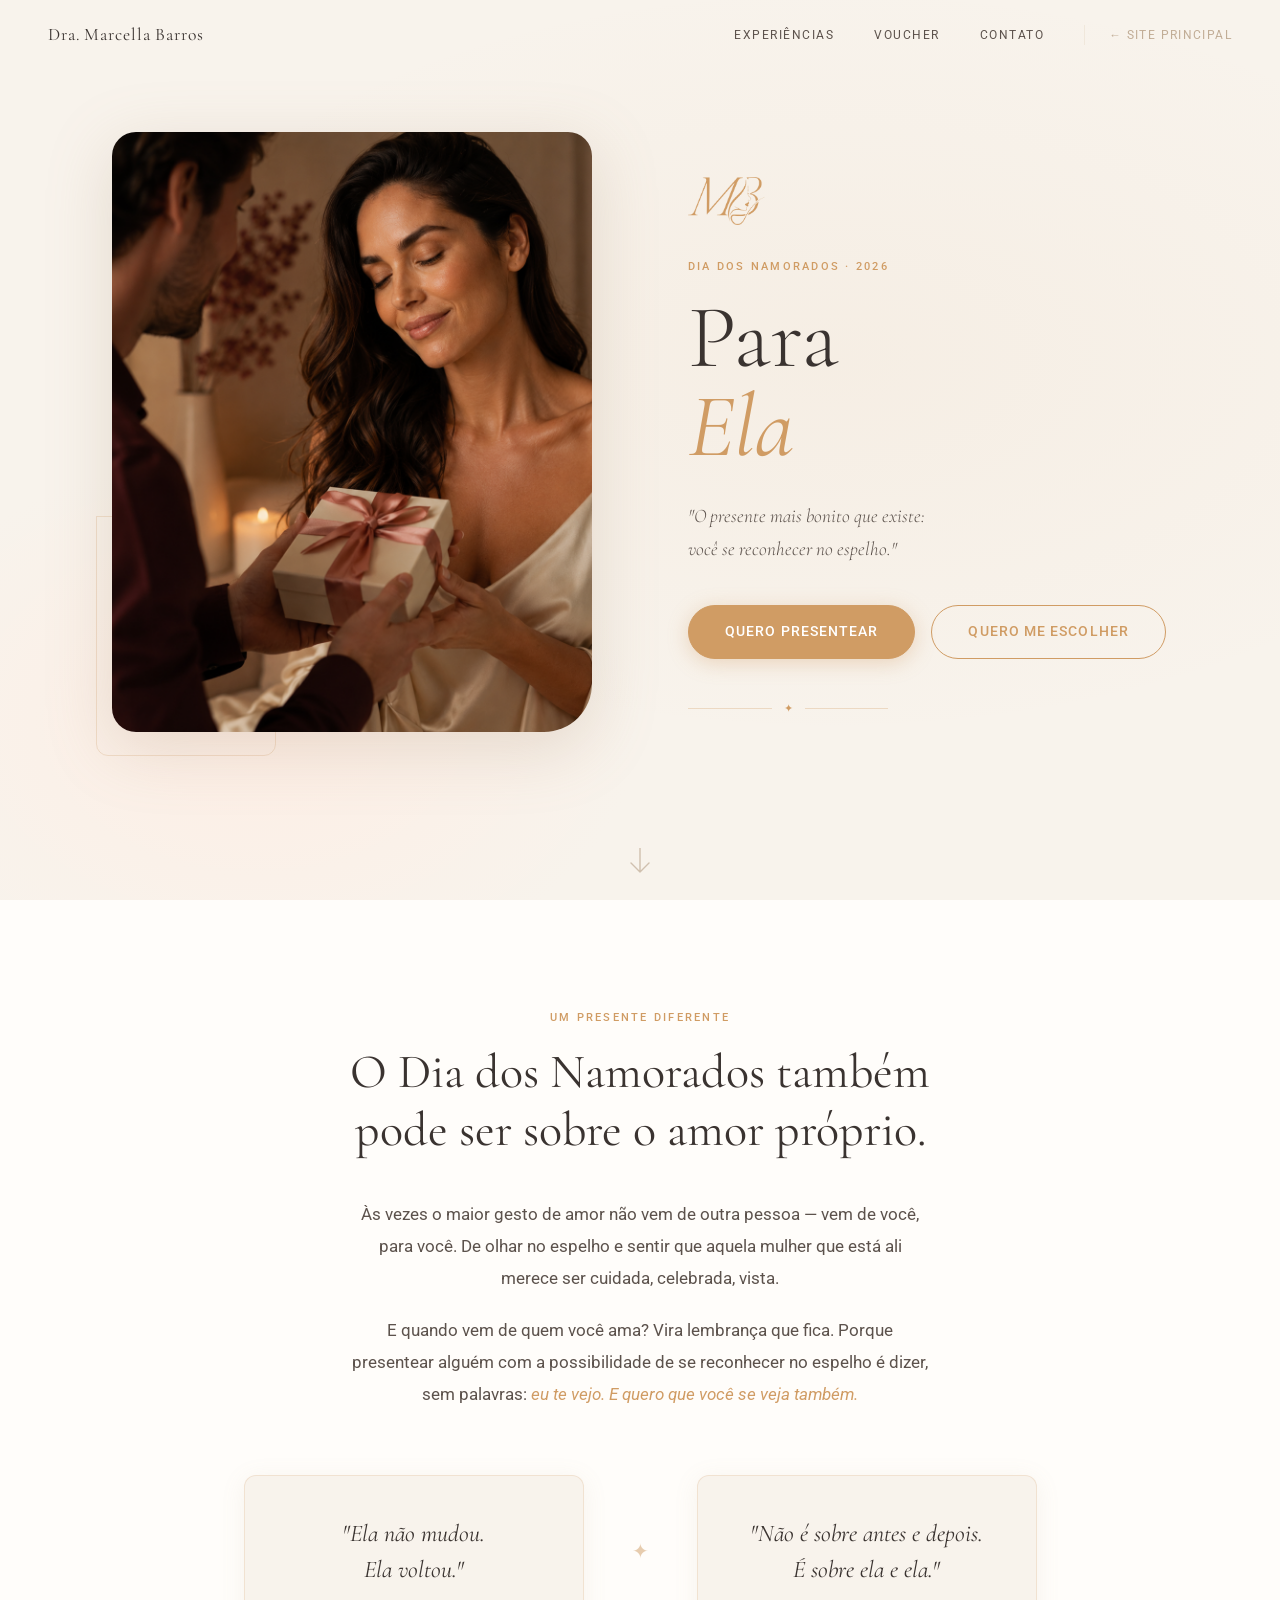
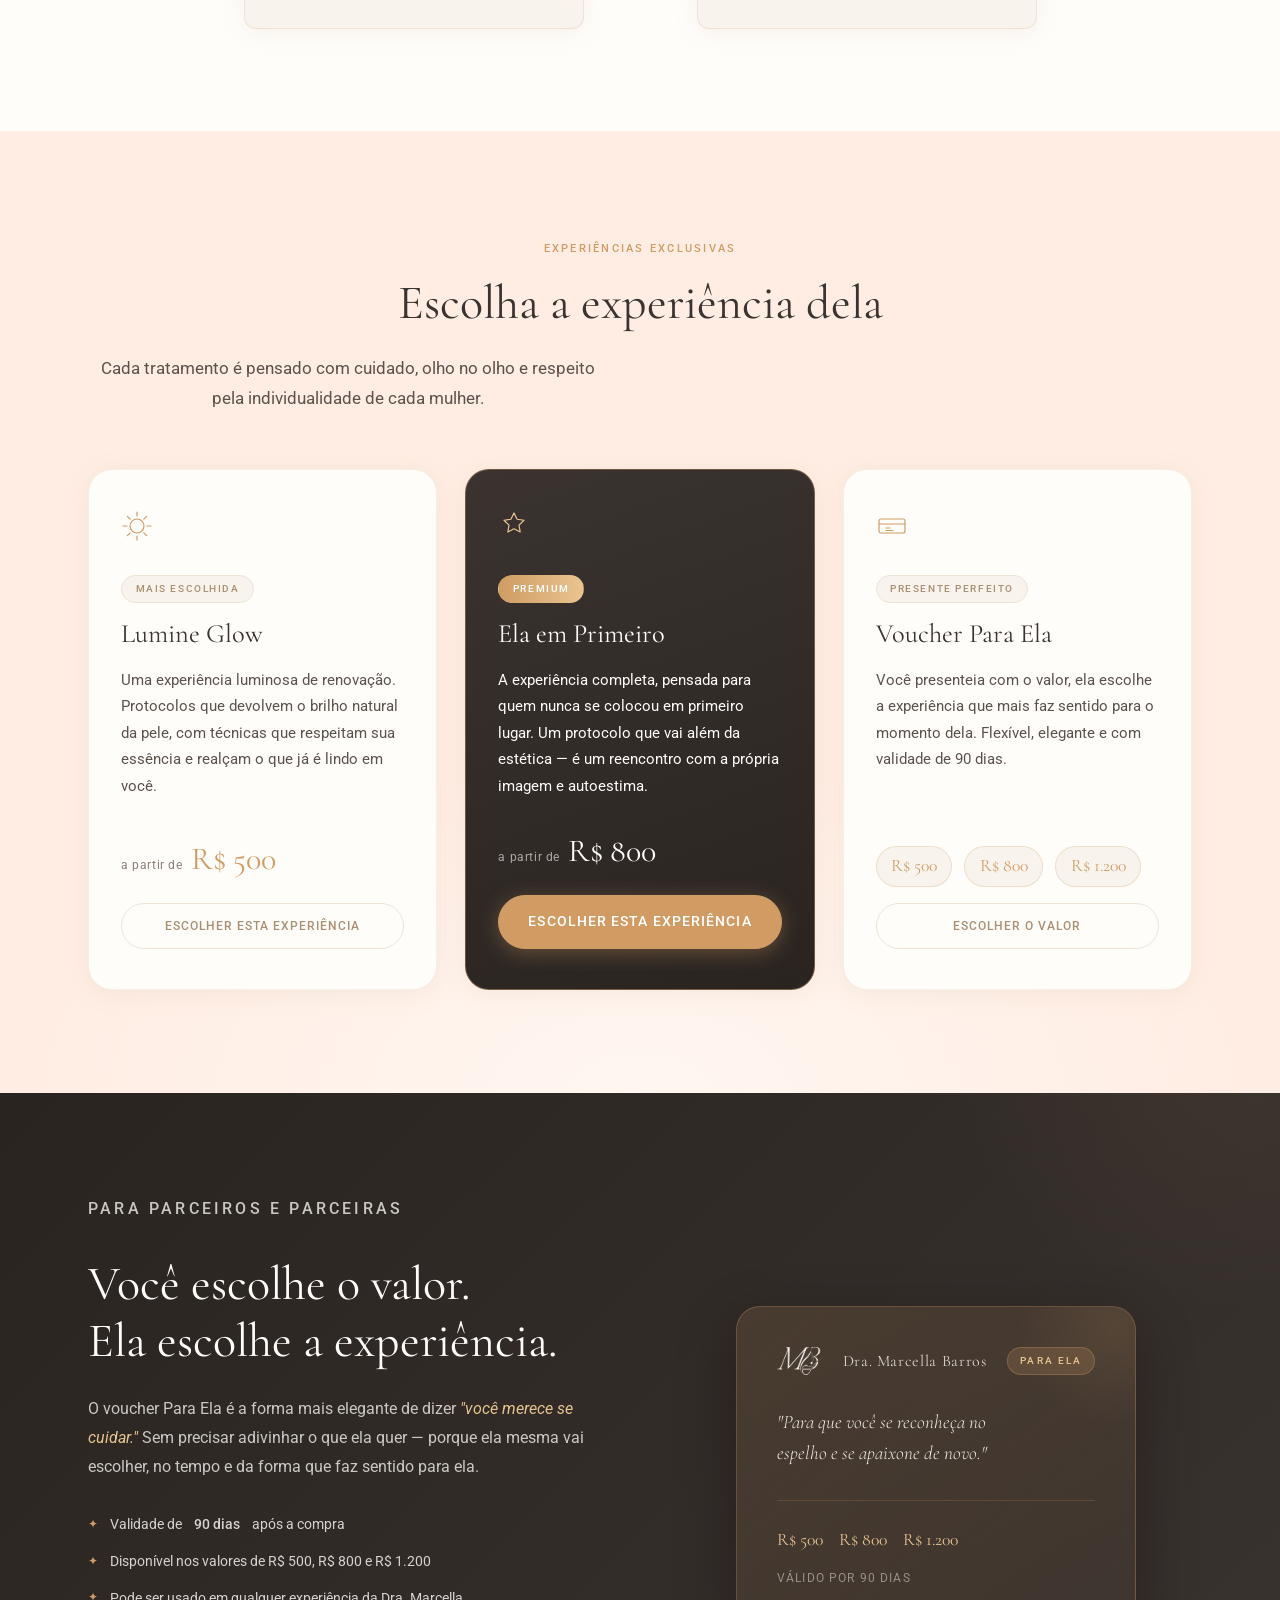
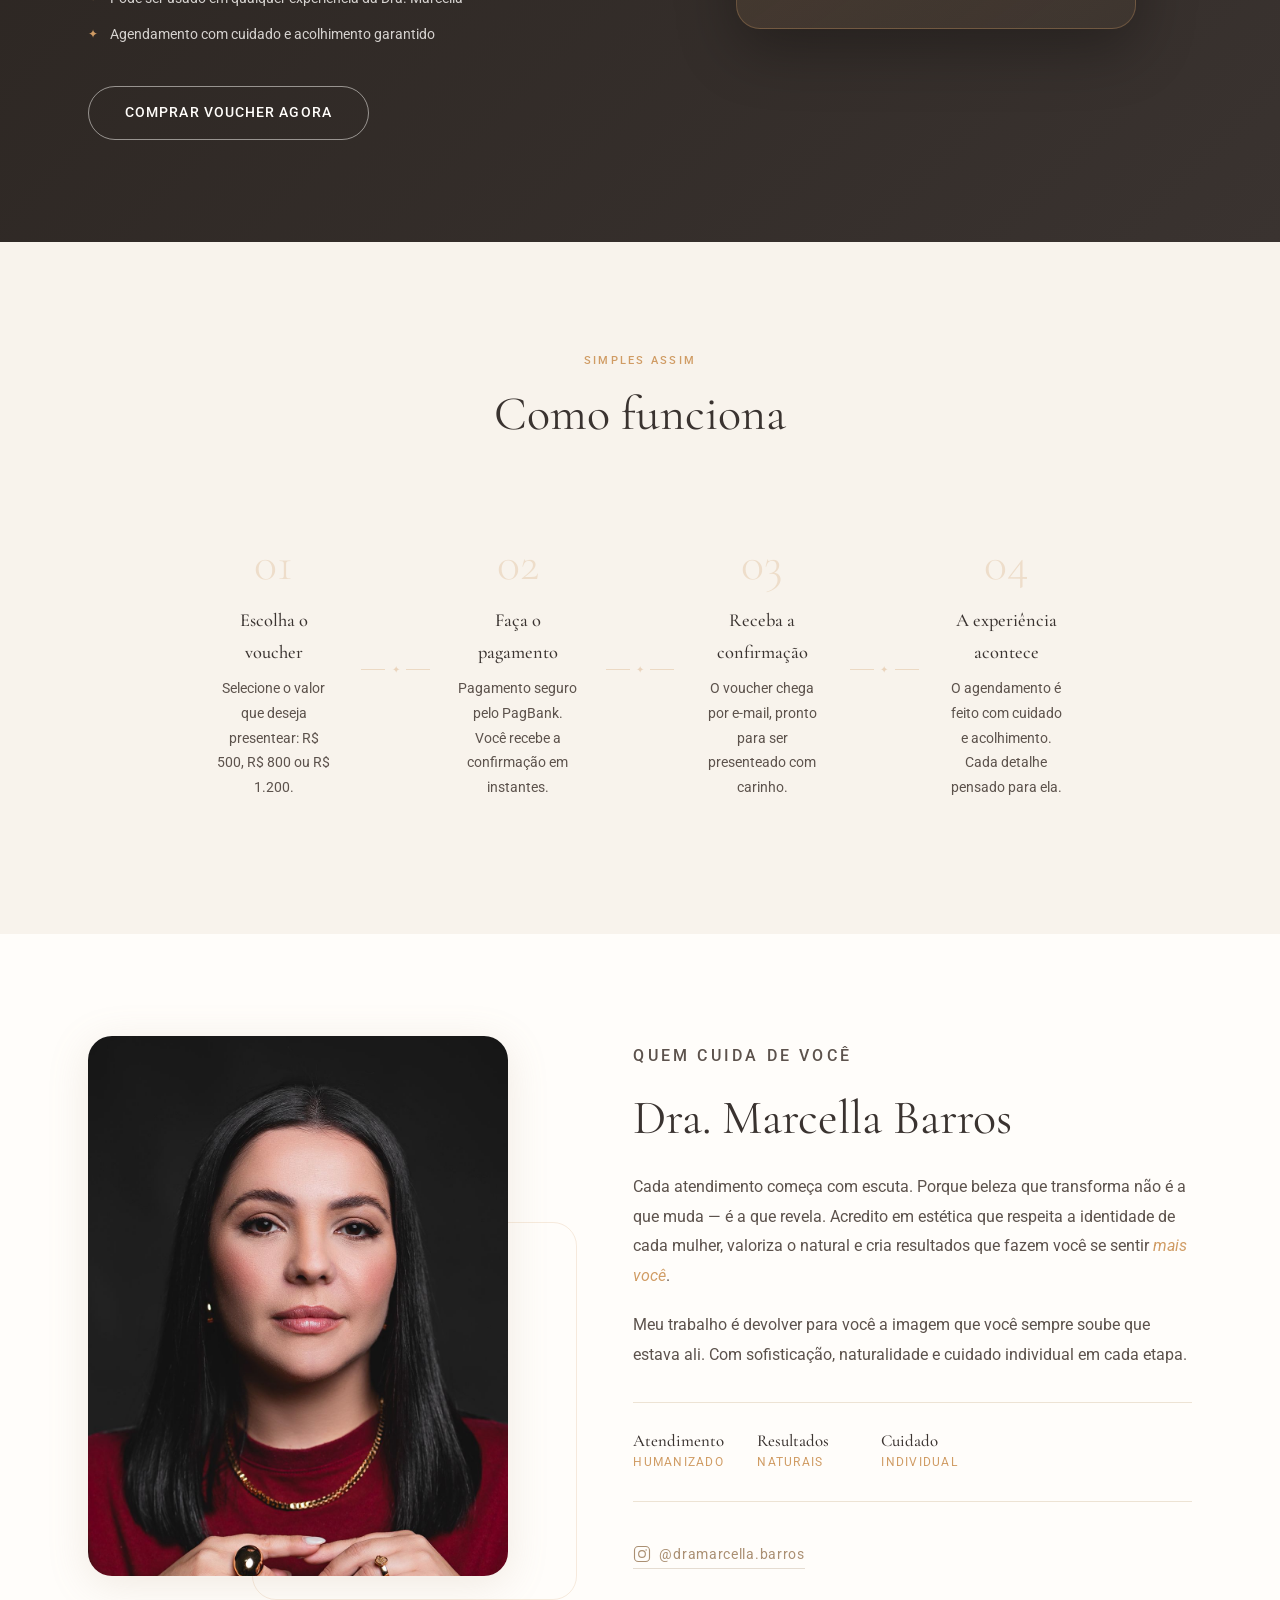
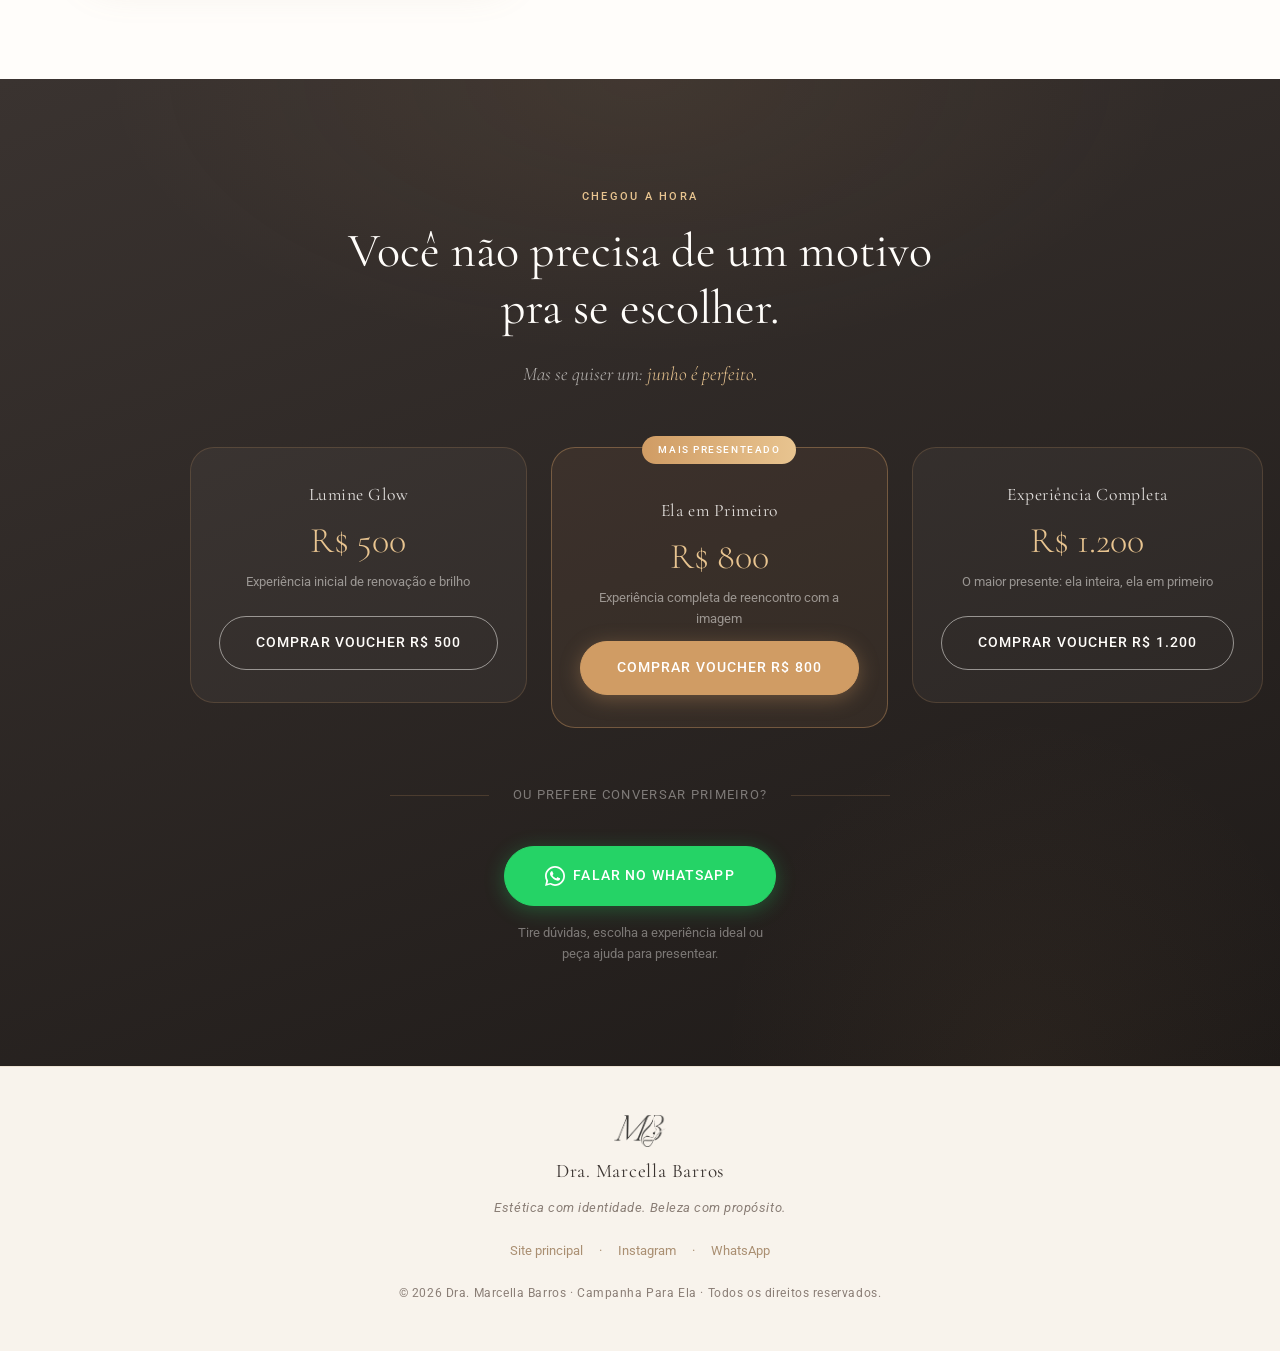
==== commit 4fbdd013: "Add files via upload" ====
--- a/para-ela/index.html
+++ b/para-ela/index.html
@@ -6,12 +6,34 @@
 
   <!-- SEO & Social -->
   <meta name="description" content="Para Ela — Dia dos Namorados 2026. O presente mais bonito que existe: você se reconhecer no espelho. Experiências estéticas exclusivas com Dra. Marcella Barros." />
+
+  <!-- Open Graph -->
   <meta property="og:title" content="Para Ela — Dra. Marcella Barros" />
   <meta property="og:description" content="O presente mais bonito que existe: você se reconhecer no espelho." />
-  <meta property="og:image" content="https://dramarcellabarros.github.io/para-ela/assets/og-image.png" />
+  <meta property="og:image" content="https://dramarcellabarros.com.br/para-ela/assets/og-image.png" />
+  <meta property="og:url" content="https://dramarcellabarros.com.br/para-ela/" />
   <meta property="og:type" content="website" />
+  <meta property="og:locale" content="pt_BR" />
+
+  <!-- Twitter / X Card -->
+  <meta name="twitter:card" content="summary_large_image" />
+  <meta name="twitter:title" content="Para Ela — Dra. Marcella Barros" />
+  <meta name="twitter:description" content="O presente mais bonito que existe: você se reconhecer no espelho." />
+  <meta name="twitter:image" content="https://dramarcellabarros.com.br/para-ela/assets/og-image.png" />
 
   <title>Para Ela — Dra. Marcella Barros</title>
+
+  <!-- Google Analytics 4 — G-9R4QBGH7J9 -->
+  <script async src="https://www.googletagmanager.com/gtag/js?id=G-9R4QBGH7J9"></script>
+  <script>
+    window.dataLayer = window.dataLayer || [];
+    function gtag(){dataLayer.push(arguments);}
+    gtag('js', new Date());
+    gtag('config', 'G-9R4QBGH7J9');
+  </script>
+
+  <!-- Canonical -->
+  <link rel="canonical" href="https://dramarcellabarros.com.br/para-ela/" />
 
   <!-- Google Fonts: tipografia elegante -->
   <link rel="preconnect" href="https://fonts.googleapis.com" />
@@ -27,14 +49,14 @@
   ============================================================ -->
   <header class="navbar" id="navbar">
     <div class="navbar__inner">
-      <!-- ✏️  Substitua por: <img src="assets/logo-dourado.png" alt="Dra. Marcella Barros" class="navbar__logo-img" /> -->
       <a href="#hero" class="navbar__logo" aria-label="Dra. Marcella Barros">
         <span class="navbar__logo-text">Dra. Marcella Barros</span>
       </a>
       <nav class="navbar__links">
         <a href="#experiencias">Experiências</a>
         <a href="#voucher">Voucher</a>
-        <a href="#conversao">Contato</a>
+        <a href="#contato">Contato</a>
+        <a href="https://dramarcellabarros.com.br/" class="navbar__back-link">← Site principal</a>
       </nav>
     </div>
   </header>
@@ -45,30 +67,23 @@
   ============================================================ -->
   <section class="hero" id="hero">
 
-    <!-- Fundo decorativo / partículas douradas -->
     <div class="hero__bg-texture" aria-hidden="true"></div>
 
     <div class="hero__layout">
 
-      <!-- Coluna da imagem -->
       <div class="hero__photo-col" data-reveal="left">
-
-          <img
-            src="assets/para-ela.png"
-            alt="Dra. Marcella Barros"
-            class="hero__photo"
-          />
-
-        <!-- Detalhe ornamental -->
+        <img
+          src="assets/para-ela.png"
+          alt="Dra. Marcella Barros"
+          class="hero__photo"
+        />
         <div class="hero__photo-ornament" aria-hidden="true"></div>
       </div>
 
-      <!-- Coluna do texto -->
       <div class="hero__text-col" data-reveal="right">
 
-        <!-- Logo -->
         <div class="hero__logo-wrap">
-            <img src="assets/logo-dourado.png" alt="Dra. Marcella Barros" class="hero__logo" />
+          <img src="assets/logo-dourado.png" alt="Dra. Marcella Barros" class="hero__logo" />
         </div>
 
         <p class="hero__eyebrow">Dia dos Namorados · 2026</p>
@@ -87,7 +102,6 @@
           <a href="#conversao" class="btn btn--outline">Quero me escolher</a>
         </div>
 
-        <!-- Detalhe ornamental dourado -->
         <div class="hero__divider-ornament" aria-hidden="true">
           <span></span><i>✦</i><span></span>
         </div>
@@ -95,7 +109,6 @@
       </div>
     </div>
 
-    <!-- Seta de scroll -->
     <a href="#emocional" class="hero__scroll-cue" aria-label="Continuar lendo">
       <svg width="20" height="28" viewBox="0 0 20 28" fill="none" xmlns="http://www.w3.org/2000/svg">
         <path d="M10 0v24M1 15l9 9 9-9" stroke="currentColor" stroke-width="1.4" stroke-linecap="round" stroke-linejoin="round"/>
@@ -131,7 +144,6 @@
         </p>
       </div>
 
-      <!-- Frases de destaque -->
       <div class="emocional__quotes" data-reveal="up" data-delay="0.25">
         <blockquote class="quote-card">
           <p>"Ela não mudou.<br>Ela voltou."</p>
@@ -163,7 +175,6 @@
 
       <div class="cards-grid">
 
-        <!-- Card 1: Lumine Glow -->
         <article class="card" data-reveal="up" data-delay="0">
           <div class="card__icon" aria-hidden="true">
             <svg width="32" height="32" viewBox="0 0 32 32" fill="none" xmlns="http://www.w3.org/2000/svg">
@@ -185,7 +196,6 @@
           <a href="#conversao" class="btn btn--card">Escolher esta experiência</a>
         </article>
 
-        <!-- Card 2: Ela em Primeiro -->
         <article class="card card--featured" data-reveal="up" data-delay="0.1">
           <div class="card__icon" aria-hidden="true">
             <svg width="32" height="32" viewBox="0 0 32 32" fill="none" xmlns="http://www.w3.org/2000/svg">
@@ -206,7 +216,6 @@
           <a href="#conversao" class="btn btn--primary">Escolher esta experiência</a>
         </article>
 
-        <!-- Card 3: Voucher Para Ela -->
         <article class="card" data-reveal="up" data-delay="0.2">
           <div class="card__icon" aria-hidden="true">
             <svg width="32" height="32" viewBox="0 0 32 32" fill="none" xmlns="http://www.w3.org/2000/svg">
@@ -328,9 +337,7 @@
         </div>
 
         <div class="step__connector" aria-hidden="true">
-          <span></span>
-          <i>✦</i>
-          <span></span>
+          <span></span><i>✦</i><span></span>
         </div>
 
         <div class="step" data-reveal="up" data-delay="0.1">
@@ -343,9 +350,7 @@
         </div>
 
         <div class="step__connector" aria-hidden="true">
-          <span></span>
-          <i>✦</i>
-          <span></span>
+          <span></span><i>✦</i><span></span>
         </div>
 
         <div class="step" data-reveal="up" data-delay="0.2">
@@ -358,9 +363,7 @@
         </div>
 
         <div class="step__connector" aria-hidden="true">
-          <span></span>
-          <i>✦</i>
-          <span></span>
+          <span></span><i>✦</i><span></span>
         </div>
 
         <div class="step" data-reveal="up" data-delay="0.3">
@@ -384,17 +387,14 @@
     <div class="container">
       <div class="confianca__inner">
 
-      <div class="confianca__photo-wrap" data-reveal="left">
-
-  <img
-    src="assets/foto-marcella.jpeg"
-    alt="Dra. Marcella Barros"
-    class="confianca__photo"
-  />
-
-  <div class="confianca__photo-frame" aria-hidden="true"></div>
-
-</div>
+        <div class="confianca__photo-wrap" data-reveal="left">
+          <img
+            src="assets/foto-marcella.jpeg"
+            alt="Dra. Marcella Barros"
+            class="confianca__photo"
+          />
+          <div class="confianca__photo-frame" aria-hidden="true"></div>
+        </div>
 
         <div class="confianca__text" data-reveal="right">
           <p class="label-tag">Quem cuida de você</p>
@@ -446,63 +446,6 @@
     </div>
   </section>
 
-<!-- ============================================================
-     SEÇÃO — LOCALIZAÇÃO
-============================================================ 
-<section class="localizacao" id="localizacao">
-  <div class="container">
-
-    <div class="localizacao__inner">
-
-      <div class="localizacao__text" data-reveal="left">
-        <p class="label-tag">Onde nos encontrar</p>
-        <h2 class="section-title">A clínica</h2>
-
-        <div class="localizacao__info">
-          <div class="localizacao__item">
-            <svg width="18" height="18" viewBox="0 0 24 24" fill="none" xmlns="http://www.w3.org/2000/svg">
-              <path d="M12 2C8.13 2 5 5.13 5 9c0 5.25 7 13 7 13s7-7.75 7-13c0-3.87-3.13-7-7-7z" stroke="currentColor" stroke-width="1.4"/>
-              <circle cx="12" cy="9" r="2.5" stroke="currentColor" stroke-width="1.4"/>
-            </svg>
-            <div>
-              <strong>Endereço</strong>
-              <!-- ✏️ Substitua pelo endereço real -->
-              <span>Av. Cel. Firmo Viêira de Camargo, 970 B — Centro<br>Tatuí — SP</span>
-            </div>
-          </div>
-
-          <div class="localizacao__item">
-            <svg width="18" height="18" viewBox="0 0 24 24" fill="none" xmlns="http://www.w3.org/2000/svg">
-              <rect x="3" y="4" width="18" height="16" rx="2" stroke="currentColor" stroke-width="1.4"/>
-              <path d="M3 9h18" stroke="currentColor" stroke-width="1.4"/>
-              <path d="M8 2v3M16 2v3" stroke="currentColor" stroke-width="1.4" stroke-linecap="round"/>
-            </svg> -->
-            <div> 
-              <strong>Atendimento</strong>
-              <!-- ✏️ Substitua pelos dias e horários reais -->
-              <span>Segunda a Sexta · 9h às 19h<br>Sábados · 9h às 13h</span>
-            </div>
-          </div>
-
-          <div class="localizacao__item">
-            <svg width="18" height="18" viewBox="0 0 24 24" fill="none" xmlns="http://www.w3.org/2000/svg">
-              <path d="M22 16.92v3a2 2 0 01-2.18 2 19.79 19.79 0 01-8.63-3.07 19.5 19.5 0 01-6-6 19.79 19.79 0 01-3.07-8.67A2 2 0 014.11 2h3a2 2 0 012 1.72c.127.96.361 1.903.7 2.81a2 2 0 01-.45 2.11L8.09 9.91a16 16 0 006 6l1.27-1.27a2 2 0 012.11-.45c.907.339 1.85.573 2.81.7A2 2 0 0122 16.92z" stroke="currentColor" stroke-width="1.4"/>
-            </svg>
-            <div>
-              <strong>Agendamentos</strong>
-              <!-- ✏️ Substitua pelo número real -->
-              <span>Via (15) 99792-6411 ou Instagram<br>@dramarcella.barros</span>
-            </div>
-          </div>
-        </div>
-      </div>
-
-      <!-- Mapa Google Maps -->
-<div class="localizacao__mapa" data-reveal="right">
-<iframe src="https://www.google.com/maps/embed?pb=!1m18!1m12!1m3!1d357.78055017348555!2d-47.83548761211124!3d-23.350042861427482!2m3!1f0!2f0!3f0!3m2!1i1024!2i768!4f13.1!3m3!1m2!1s0x94c5d9aa60e5a919%3A0xd99429484016674d!2sDra.%20Marcella%20Barros%20-%20Toxina%20Botul%C3%ADnica%20%7C%20Preenchimento%20%7C%20Harmoniza%C3%A7%C3%A3o%20%7C%20Enzimas%20%7C%20Bioestimuladores!5e1!3m2!1spt-BR!2sbr!4v1779997029442!5m2!1spt-BR!2sbr" width="100%" height="100%" style="border:0;" allowfullscreen="" loading="lazy" referrerpolicy="no-referrer-when-downgrade" title="Localização da clínica Dra. Marcella Barros"></iframe></div>
-    </div>
-  </div>
-</section>  
 
   <!-- ============================================================
        SEÇÃO 7 — CONVERSÃO FINAL
@@ -522,65 +465,52 @@
         </p>
       </div>
 
-      <!-- Tabela de vouchers -->
       <div class="conversao__opcoes" data-reveal="up" data-delay="0.1">
 
-        <!-- Voucher R$ 500 -->
         <div class="voucher-opcao">
           <p class="voucher-opcao__label">Lumine Glow</p>
           <p class="voucher-opcao__valor">R$ 500</p>
           <p class="voucher-opcao__desc">Experiência inicial de renovação e brilho</p>
-          <!--
-            ✏️  INSTRUÇÃO: Substitua o href abaixo pelo link real do PagBank para R$ 500
-            Exemplo: href="https://pag.ae/XXXXXXXXXXXXXXXX"
-          -->
           <a
-            href=https://pag.ae/81QB8Kh11
+            href="https://pag.ae/81QB8Kh11"
             target="_blank"
             rel="noopener noreferrer"
             class="btn btn--light"
             data-valor="500"
+            id="btn-voucher-500"
           >
             Comprar Voucher R$ 500
           </a>
         </div>
 
-        <!-- Voucher R$ 800 -->
         <div class="voucher-opcao voucher-opcao--featured">
           <div class="voucher-opcao__destaque">Mais presenteado</div>
           <p class="voucher-opcao__label">Ela em Primeiro</p>
           <p class="voucher-opcao__valor">R$ 800</p>
           <p class="voucher-opcao__desc">Experiência completa de reencontro com a imagem</p>
-          <!--
-            ✏️  INSTRUÇÃO: Substitua o href abaixo pelo link real do PagBank para R$ 800
-            Exemplo: href="https://pag.ae/XXXXXXXXXXXXXXXX"
-          -->
           <a
-            href=https://pag.ae/81QB9SKX1
+            href="https://pag.ae/81QB9SKX1"
             target="_blank"
             rel="noopener noreferrer"
             class="btn btn--primary"
             data-valor="800"
+            id="btn-voucher-800"
           >
             Comprar Voucher R$ 800
           </a>
         </div>
 
-        <!-- Voucher R$ 1.200 -->
         <div class="voucher-opcao">
           <p class="voucher-opcao__label">Experiência Completa</p>
           <p class="voucher-opcao__valor">R$ 1.200</p>
           <p class="voucher-opcao__desc">O maior presente: ela inteira, ela em primeiro</p>
-          <!--
-            ✏️  INSTRUÇÃO: Substitua o href abaixo pelo link real do PagBank para R$ 1.200
-            Exemplo: href="https://pag.ae/XXXXXXXXXXXXXXXX"
-          -->
           <a
-            href=https://pag.ae/81QBacCCN
+            href="https://pag.ae/81QBacCCN"
             target="_blank"
             rel="noopener noreferrer"
             class="btn btn--light"
             data-valor="1200"
+            id="btn-voucher-1200"
           >
             Comprar Voucher R$ 1.200
           </a>
@@ -588,25 +518,19 @@
 
       </div>
 
-      <!-- Separador -->
       <div class="conversao__ou" data-reveal="up" data-delay="0.2">
         <span></span>
         <p>ou prefere conversar primeiro?</p>
         <span></span>
       </div>
 
-      <!-- WhatsApp -->
       <div class="conversao__whatsapp" data-reveal="up" data-delay="0.25">
-        <!--
-          ✏️  INSTRUÇÃO: Substitua o número de telefone abaixo pelo WhatsApp real.
-          Formato: 55 + DDD + número (sem espaços ou símbolos)
-          Exemplo para (11) 99999-9999: href="https://wa.me/5511999999999?text=..."
-        -->
         <a
-          href="https://wa.me/5515997926411?text=Olá%2C%20Dra.%20Marcella!%20Tenho%20interesse%20na%20campanha%20Para%20Ela."
+          href="https://wa.me/5515997926411?text=Olá%2C%20Dra.%20Marcella!%20Tenho%20interesse%20na%20campanha%20Para%20Ela%20✦"
           target="_blank"
           rel="noopener noreferrer"
           class="btn btn--whatsapp"
+          id="btn-whatsapp-para-ela"
         >
           <svg width="20" height="20" viewBox="0 0 24 24" fill="currentColor" xmlns="http://www.w3.org/2000/svg">
             <path d="M17.472 14.382c-.297-.149-1.758-.867-2.03-.967-.273-.099-.471-.148-.67.15-.197.297-.767.966-.94 1.164-.173.199-.347.223-.644.075-.297-.15-1.255-.463-2.39-1.475-.883-.788-1.48-1.761-1.653-2.059-.173-.297-.018-.458.13-.606.134-.133.298-.347.446-.52.149-.174.198-.298.298-.497.099-.198.05-.371-.025-.52-.075-.149-.669-1.612-.916-2.207-.242-.579-.487-.5-.669-.51-.173-.008-.371-.01-.57-.01-.198 0-.52.074-.792.372-.272.297-1.04 1.016-1.04 2.479 0 1.462 1.065 2.875 1.213 3.074.149.198 2.096 3.2 5.077 4.487.709.306 1.262.489 1.694.625.712.227 1.36.195 1.871.118.571-.085 1.758-.719 2.006-1.413.248-.694.248-1.289.173-1.413-.074-.124-.272-.198-.57-.347z"/>
@@ -629,22 +553,16 @@
   <footer class="footer">
     <div class="container footer__inner">
       <div class="footer__brand">
-          <img src="assets/logo-preto.png" alt="Dra. Marcella Barros" class="footer__logo" />
-
+        <img src="assets/logo-preto.png" alt="Dra. Marcella Barros" class="footer__logo" />
         <span class="footer__logo-text">Dra. Marcella Barros</span>
         <p>Estética com identidade. Beleza com propósito.</p>
       </div>
       <div class="footer__links">
-        <a href="https://instagram.com/dramarcella.barros" target="_blank" rel="noopener noreferrer">
-          Instagram
-        </a>
+        <a href="https://dramarcellabarros.com.br/">Site principal</a>
         <span aria-hidden="true">·</span>
-        <!--
-          ✏️  INSTRUÇÃO: Substitua pelo link real do WhatsApp
-        -->
-        <a href="https://wa.me/5515997926411" target="_blank" rel="noopener noreferrer">
-          WhatsApp
-        </a>
+        <a href="https://instagram.com/dramarcella.barros" target="_blank" rel="noopener noreferrer">Instagram</a>
+        <span aria-hidden="true">·</span>
+        <a href="https://wa.me/5515997926411" target="_blank" rel="noopener noreferrer">WhatsApp</a>
       </div>
       <p class="footer__copy">
         &copy; 2026 Dra. Marcella Barros · Campanha Para Ela · Todos os direitos reservados.
@@ -652,7 +570,6 @@
     </div>
   </footer>
 
-
   <script src="script.js"></script>
 </body>
 </html>
--- a/para-ela/style.css
+++ b/para-ela/style.css
@@ -303,7 +303,6 @@
   color: var(--texto-escuro);
 }
 
-/* Se usar imagem: */
 .navbar__logo-img {
   height: 36px;
   width: auto;
@@ -312,6 +311,7 @@
 .navbar__links {
   display: flex;
   gap: 2.5rem;
+  align-items: center;
 }
 
 .navbar__links a {
@@ -328,6 +328,19 @@
   color: var(--dourado-ambar);
 }
 
+.navbar__back-link {
+  font-size: 0.72rem !important;
+  color: var(--cafe-latte) !important;
+  opacity: 0.7;
+  border-left: 1px solid var(--creme-avela);
+  padding-left: 1.5rem;
+}
+
+.navbar__back-link:hover {
+  opacity: 1;
+  color: var(--dourado-ambar) !important;
+}
+
 
 /* ============================================================
    7. HERO
@@ -339,7 +352,7 @@
   background-color: var(--areia-suave);
   position: relative;
   overflow: hidden;
-  padding-top: 80px; /* espaço para a navbar */
+  padding-top: 80px;
 }
 
 .hero__bg-texture {
@@ -363,7 +376,6 @@
   align-items: center;
 }
 
-/* — Coluna da foto — */
 .hero__photo-col {
   position: relative;
   display: flex;
@@ -384,30 +396,6 @@
   z-index: 2;
 }
 
-.hero__photo-placeholder {
-  width: 100%;
-  max-width: 480px;
-  height: 600px;
-  border-radius: var(--radius-lg) var(--radius-lg) 48px var(--radius-lg);
-  background: linear-gradient(160deg, var(--creme-avela) 0%, var(--rosa-sereno) 100%);
-  display: flex;
-  align-items: center;
-  justify-content: center;
-  box-shadow: var(--sombra-forte);
-  position: relative;
-  z-index: 2;
-}
-
-.hero__photo-placeholder-inner {
-  text-align: center;
-  color: var(--cafe-latte);
-  font-family: var(--font-corpo);
-  font-size: 0.8rem;
-  line-height: 1.8;
-  opacity: 0.7;
-  letter-spacing: 0.05em;
-}
-
 .hero__photo-ornament {
   position: absolute;
   bottom: 1rem;
@@ -420,7 +408,6 @@
   transform: translate(-8px, 8px);
 }
 
-/* — Coluna do texto — */
 .hero__text-col {
   padding-left: 3rem;
   display: flex;
@@ -436,24 +423,6 @@
 .hero__logo {
   height: 48px;
   width: auto;
-}
-
-.hero__logo-placeholder {
-  width: 64px;
-  height: 64px;
-  border-radius: 50%;
-  background: linear-gradient(135deg, var(--dourado-ambar), var(--dourado-claro));
-  display: flex;
-  align-items: center;
-  justify-content: center;
-}
-
-.hero__logo-initials {
-  font-family: var(--font-titulo);
-  font-size: 1.4rem;
-  font-weight: 400;
-  color: #fff;
-  letter-spacing: 0.05em;
 }
 
 .hero__eyebrow {
@@ -520,7 +489,6 @@
   font-style: normal;
 }
 
-/* Seta de scroll */
 .hero__scroll-cue {
   display: flex;
   justify-content: center;
@@ -628,7 +596,6 @@
   align-items: stretch;
 }
 
-/* Card */
 .card {
   background-color: var(--branco-perola);
   border: 1px solid rgba(208, 156, 100, 0.15);
@@ -819,7 +786,6 @@
   font-size: 0.75rem;
 }
 
-/* Card visual do voucher */
 .voucher__card-visual {
   display: flex;
   justify-content: center;
@@ -1018,28 +984,6 @@
   z-index: 2;
 }
 
-.confianca__photo-placeholder {
-  width: 100%;
-  max-width: 420px;
-  height: 540px;
-  border-radius: var(--radius-lg);
-  background: linear-gradient(160deg, var(--areia-suave) 0%, var(--creme-avela) 100%);
-  display: flex;
-  align-items: center;
-  justify-content: center;
-  box-shadow: var(--sombra-media);
-  position: relative;
-  z-index: 2;
-}
-
-.confianca__photo-placeholder-inner {
-  text-align: center;
-  color: var(--cafe-latte);
-  font-size: 0.78rem;
-  opacity: 0.6;
-  letter-spacing: 0.05em;
-}
-
 .confianca__photo-frame {
   position: absolute;
   bottom: -1.5rem;
@@ -1155,7 +1099,6 @@
   color: var(--dourado-claro);
 }
 
-/* Opções de voucher */
 .conversao__opcoes {
   display: grid;
   grid-template-columns: 1fr 1.15fr 1fr;
@@ -1228,7 +1171,6 @@
   min-height: 2.5em;
 }
 
-/* Separador "ou" */
 .conversao__ou {
   display: flex;
   align-items: center;
@@ -1253,7 +1195,6 @@
   white-space: nowrap;
 }
 
-/* WhatsApp */
 .conversao__whatsapp {
   text-align: center;
   display: flex;
@@ -1379,12 +1320,10 @@
    ============================================================ */
 @media (max-width: 768px) {
 
-  /* Navbar */
   .navbar__links {
-    display: none; /* menu hamburguer pode ser adicionado depois */
-  }
-
-  /* Hero: muda para coluna única */
+    display: none;
+  }
+
   .hero {
     padding-top: 70px;
   }
@@ -1398,11 +1337,10 @@
   .hero__photo-col {
     padding-right: 0;
     justify-content: center;
-    order: 1; /* foto primeiro no mobile */
-  }
-
-  .hero__photo,
-  .hero__photo-placeholder {
+    order: 1;
+  }
+
+  .hero__photo {
     height: 420px;
     max-width: 100%;
     border-radius: var(--radius-md);
@@ -1433,7 +1371,6 @@
     margin: 0 auto;
   }
 
-  /* Frases */
   .emocional__quotes {
     flex-direction: column;
     align-items: center;
@@ -1443,7 +1380,6 @@
     transform: rotate(90deg);
   }
 
-  /* Cards */
   .cards-grid {
     grid-template-columns: 1fr;
   }
@@ -1453,7 +1389,6 @@
     max-width: 100%;
   }
 
-  /* Voucher */
   .voucher__inner {
     grid-template-columns: 1fr;
     gap: 3rem;
@@ -1463,7 +1398,6 @@
     order: -1;
   }
 
-  /* Passos */
   .steps {
     flex-direction: column;
     gap: 0.5rem;
@@ -1479,7 +1413,6 @@
     height: 20px;
   }
 
-  /* Confiança */
   .confianca__inner {
     grid-template-columns: 1fr;
     gap: 2.5rem;
@@ -1490,8 +1423,7 @@
     justify-content: center;
   }
 
-  .confianca__photo,
-  .confianca__photo-placeholder {
+  .confianca__photo {
     max-width: 320px;
     height: 420px;
   }
@@ -1500,7 +1432,6 @@
     display: none;
   }
 
-  /* Conversão */
   .conversao__opcoes {
     grid-template-columns: 1fr;
     max-width: 380px;
@@ -1510,7 +1441,6 @@
     order: -1;
   }
 
-  /* Selos */
   .confianca__selos {
     gap: 1.25rem;
   }
@@ -1526,7 +1456,6 @@
   border-radius: 2px;
 }
 
-/* Reduz animações para quem prefere */
 @media (prefers-reduced-motion: reduce) {
   *, *::before, *::after {
     animation-duration: 0.01ms !important;
@@ -1538,84 +1467,3 @@
     transform: none;
   }
 }
-
-/* ============================================================
-   SEÇÃO LOCALIZAÇÃO
-============================================================ */
-.localizacao {
-  padding: var(--secao-padding) 0;
-  background-color: var(--areia-suave);
-}
-
-.localizacao__inner {
-  display: grid;
-  grid-template-columns: 1fr 1.2fr;
-  gap: 5rem;
-  align-items: center;
-}
-
-.localizacao__text .section-title {
-  margin-bottom: 2rem;
-}
-
-.localizacao__info {
-  display: flex;
-  flex-direction: column;
-  gap: 1.75rem;
-}
-
-.localizacao__item {
-  display: flex;
-  align-items: flex-start;
-  gap: 1rem;
-}
-
-.localizacao__item svg {
-  color: var(--dourado-ambar);
-  flex-shrink: 0;
-  margin-top: 3px;
-}
-
-.localizacao__item div {
-  display: flex;
-  flex-direction: column;
-  gap: 0.2rem;
-}
-
-.localizacao__item strong {
-  font-size: 0.78rem;
-  font-weight: 500;
-  letter-spacing: 0.1em;
-  text-transform: uppercase;
-  color: var(--texto-escuro);
-}
-
-.localizacao__item span {
-  font-size: 0.95rem;
-  color: var(--texto-medio);
-  line-height: 1.7;
-}
-
-.localizacao__mapa {
-  height: 420px;
-  border-radius: var(--radius-lg);
-  overflow: hidden;
-  box-shadow: var(--sombra-media);
-  border: 1px solid var(--creme-avela);
-}
-
-.localizacao__mapa iframe {
-  width: 100%;
-  height: 100%;
-}
-
-@media (max-width: 768px) {
-  .localizacao__inner {
-    grid-template-columns: 1fr;
-    gap: 2.5rem;
-  }
-
-  .localizacao__mapa {
-    height: 300px;
-  }
-}
